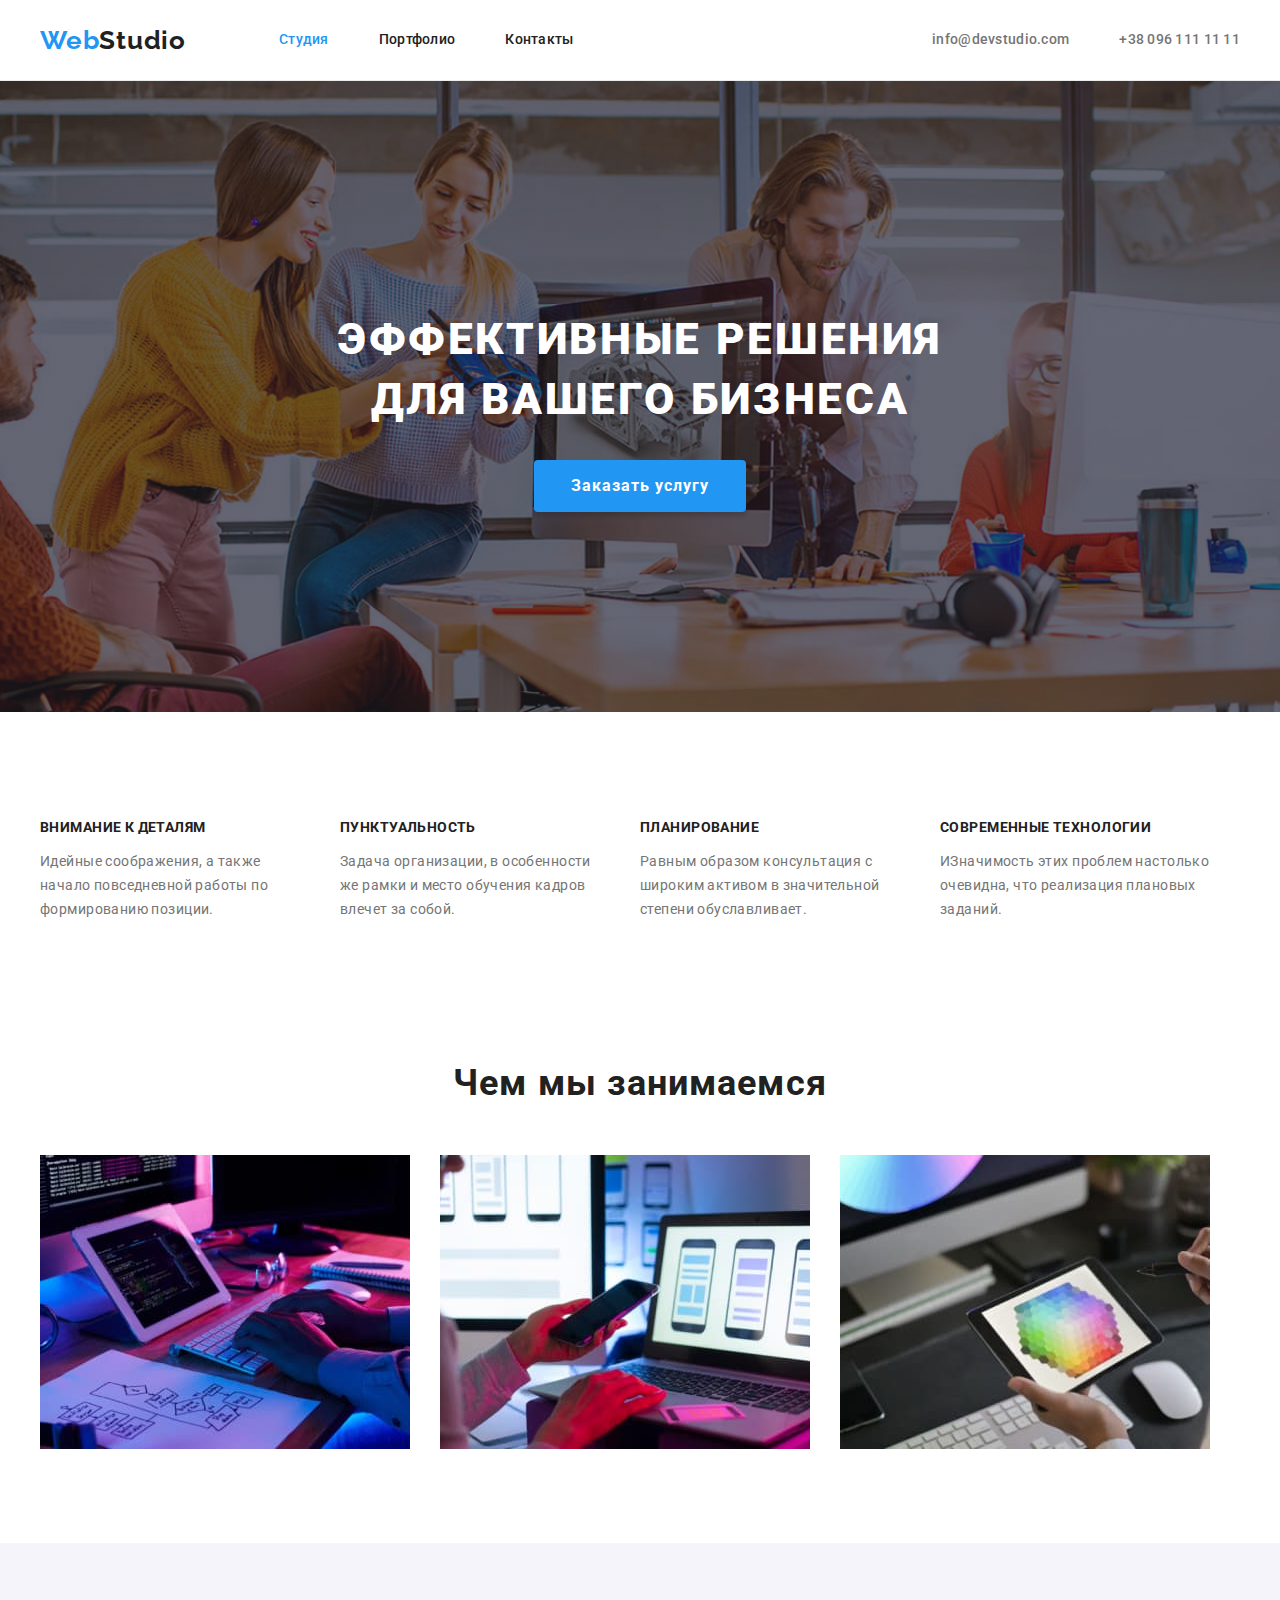
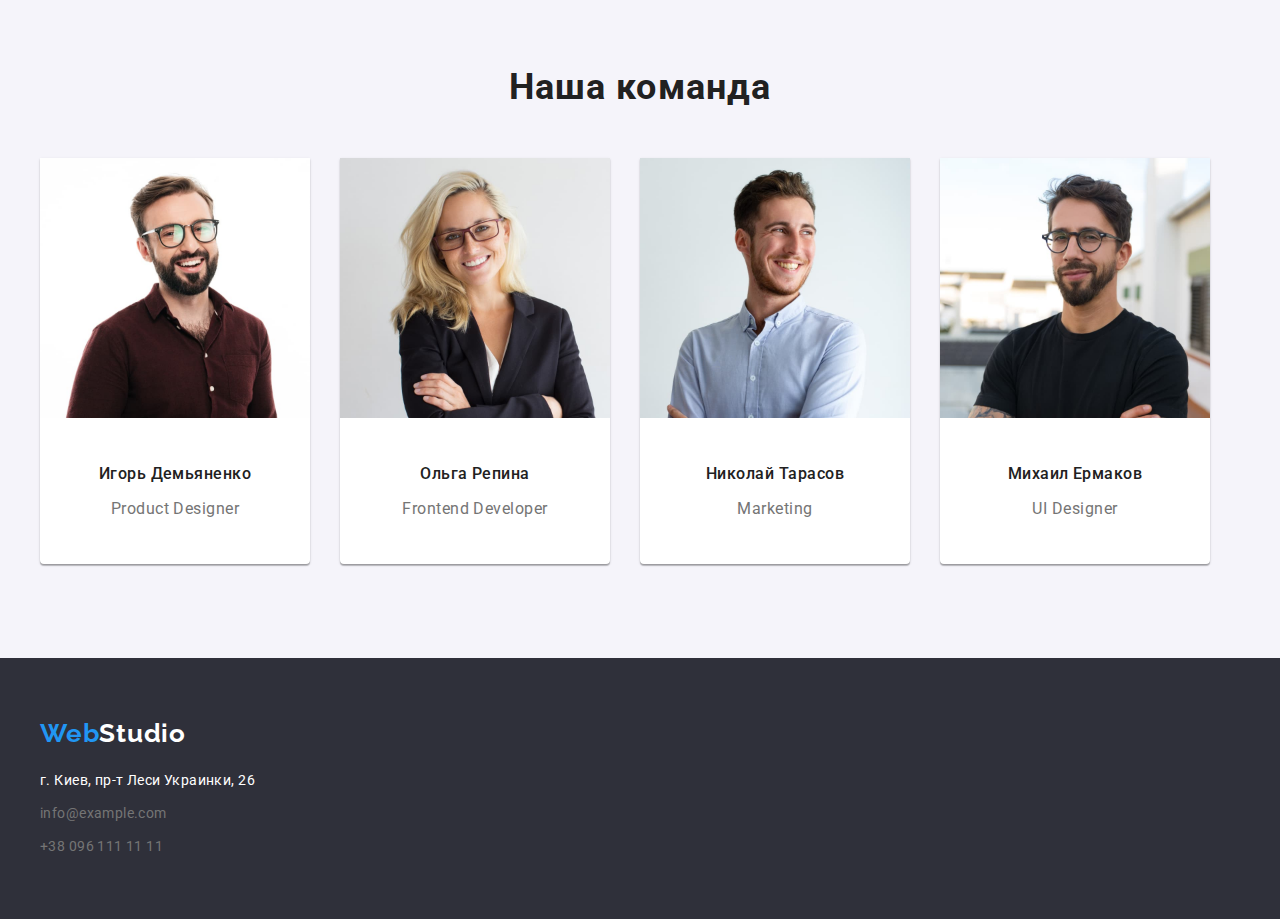
==== index.html @ 50534002 "Initial commit" ====
<!DOCTYPE html>
<html lang="ru">
	<head>
		<meta charset="UTF-8" />
		<meta http-equiv="X-UA-Compatible" content="IE=edge" />
		<meta name="viewport" content="width=device-width, initial-scale=1.0" />
		<title>Document</title>

		<link rel="preconnect" href="https://fonts.googleapis.com" />
		<link rel="preconnect" href="https://fonts.gstatic.com" crossorigin />
		<link
			href="https://fonts.googleapis.com/css2?family=Raleway:wght@700&family=Roboto:wght@400;500;700;900&display=swap"
			rel="stylesheet"
		/>

		<link
			rel="stylesheet"
			href="https://cdnjs.cloudflare.com/ajax/libs/modern-normalize/0.6.0/modern-normalize.min.css"
		/>

		<link rel="stylesheet" href="./css/styles.css" />
	</head>

	<body>
		<!-- Header -->

		<header class="header">
			<div class="container header-main">
				<nav class="header-nav">
					<a href="./index.html" class="logo-link"
						><span class="logo-accent">Web</span>Studio
					</a>
					<!--разделы меню /  -->
					<ul class="header-menu list">
						<li class="header-menu-item item">
							<a href="./index.html" class="header-menu-link curent link"
								>Студия</a
							>
						</li>
						<li class="header-menu-item item">
							<a href="./portfolio.html" class="header-menu-link link"
								>Портфолио</a
							>
						</li>
						<li class="header-menu-item item">
							<a href="/" class="header-menu-link link">Контакты</a>
						</li>
					</ul>
				</nav>

				<!-- адреса -->
				<ul class="contacts list">
					<li class="contacts-item">
						<a href="mailto:info@devstudio.com" class="contacts-link link">
							info@devstudio.com
						</a>
					</li>
					<li class="contacts-item link">
						<a href="tel:+380961111111" class="contacts-link"
							>+38 096 111 11 11</a
						>
					</li>
				</ul>
			</div>
		</header>
		<main>
			<!-- hero-section -->
			<section class="hero section">
				<div class="container hero-box">
					<h1 class="hero-title">
						Эффективные решения<br />
						для вашего бизнеса
					</h1>
					<button type="button" class="hero-btn">Заказать услугу</button>
				</div>
			</section>

			<!-- Advantages -->
			<section class="advantages section">
				<div class="container">
					<h2 class="advantages-title visually-hidden">Переваги</h2>
					<ul class="advantages-list list">
						<li class="advantages-item">
							<h3 class="advantages-subtitle">Внимание к деталям</h3>
							<p class="advantages-text">
								Идейные соображения, а также начало повседневной работы по
								формированию позиции.
							</p>
						</li>
						<li class="advantages-item">
							<h3 class="advantages-subtitle">Пунктуальность</h3>

							<p class="advantages-text">
								Задача организации, в особенности же рамки и место обучения
								кадров влечет за собой.
							</p>
						</li>
						<li class="advantages-item">
							<h3 class="advantages-subtitle">Планирование</h3>
							<p class="advantages-text">
								Равным образом консультация с широким активом в значительной
								степени обуславливает.
							</p>
						</li>
						<li class="advantages-item">
							<h3 class="advantages-subtitle">Современные технологии</h3>
							<p class="advantages-text">
								ИЗначимость этих проблем настолько очевидна, что реализация
								плановых заданий.
							</p>
						</li>
					</ul>
				</div>
			</section>

			<!-- What we do  -->
			<section class="wwd section">
				<div class="container">
					<h2 class="wwd-title title">Чем мы занимаемся</h2>
					<ul class="wwd-list list">
						<li class="wwd-item">
							<img src="./images/box1.jpeg" alt="coding" width="370" />
						</li>
						<li class="wwd-item">
							<img src="./images/box2.jpeg" alt="mobile app" width="370" />
						</li>
						<li class="wwd-item">
							<img src="./images/box3.jpeg" alt="color pick" width="370" />
						</li>
					</ul>
				</div>
			</section>

			<!-- Our team -->
			<section class="team section">
				<div class="container">
					<h2 class="title team-title">Наша команда</h2>
					<ul class="team-list list">
						<li class="team-list-item">
							<img src="./images/img1.jpeg" alt="Дизайнер" width="270" />

							<div class="team-wrapper">
								<p class="team-list-name">Игорь Демьяненко</p>
								<p class="team-list-job">Product Designer</p>
							</div>
						</li>
						<li class="team-list-item">
							<img
								src="./images/img2.jpeg"
								alt="Фронтент-девелопер"
								width="270"
							/>
							<div class="team-wrapper">
								<p class="team-list-name">Ольга Репина</p>
								<p class="team-list-job">Frontend Developer</p>
							</div>
						</li>
						<li class="team-list-item">
							<img src="./images/img3.jpeg" alt="Marketing" width="270" />
							<div class="team-wrapper">
								<p class="team-list-name">Николай Тарасов</p>
								<p class="team-list-job">Marketing</p>
							</div>
						</li>
						<li class="team-list-item">
							<img
								src="./images/img4.jpeg"
								alt="Дизайнер интерфейсов"
								width="270"
							/>
							<div class="team-wrapper">
								<p class="team-list-name">Михаил Ермаков</p>
								<p class="team-list-job">UI Designer</p>
							</div>
						</li>
					</ul>
				</div>
			</section>
		</main>

		<!-- Footer -->
		<footer class="footer">
			<div class="container">
				<a href="./index.html" class="footer-logo-link">
					<span class="logo-accent">Web</span>Studio</a
				>
				<address class="footer-addres">
					<ul class="footer-list list">
						<li class="footer-list-item">
							<a
								href="https://bit.ly/3pXMvUd"
								target="_blank"
								rel="noopener noreferrer"
								class="footer-address"
								>г. Киев, пр-т Леси Украинки, 26
							</a>
						</li>
						<li class="footer-list-item">
							<a href="mailto:info@devstudio.com" class="footer-link link"
								>info@example.com
							</a>
						</li>
						<li class="footer-list-item">
							<a href="tel:+380961111111" class="footer-link link"
								>+38 096 111 11 11
							</a>
						</li>
					</ul>
				</address>
			</div>
		</footer>
	</body>
</html>
---- css/styles.css ----
/* font-family: 'Raleway',
sans-serif;

font-family: 'Roboto',
sans-serif; */

* {
	box-sizing: border-box;
}

*,
*::after,
*::before {
	box-sizing: inherit;
}
*/
/* Стили для обнуления верхних отступов у элементов */
h1,
h2,
h3,
h4,
h5,
h6,
p {
	margin: 0;
}

/* Класс для обнуления базовых свойств у списков (ul) */
.list {
	list-style: none;
	padding-left: 0;
	margin: 0;
}
/* Класс для обнуления базовых свойств у ссылок */
.link {
	text-decoration: none;
	color: inherit;
}
/* Свойства для корректного отображения картинок */
img {
	display: block;
	max-width: 100%;
	height: auto;
}
/* Свойства для обнуления курсива у address */
address {
	font-style: normal;
}

:root {
	--primary-background-color: #ffffff;
	--secondary-background-color: #f5f4fa;

	--accent-color: #2196f3;

	--title-color: #212121;
	--text-color: #757575;
}

.container {
	margin-left: auto;
	margin-right: auto;
	max-width: 1200px;
	padding-left: 15px;
	padding-right: 15px;
}

body {
	font-family: "Roboto", sans-serif;
	font-style: normal;
	margin: 0;
}

.section {
	padding: 94px 0;
}
/* Home page */

/* Header  */
.header {
	border-bottom: 1px solid #ececec;
}
.header-main {
	display: flex;
	align-items: center;
	justify-content: space-between;
}

.header-nav {
	display: flex;
	align-items: center;
}

.logo-link {
	color: var(--title-color);
	font-family: "Roboto", Arial, sans-serif;
	text-decoration: none;
}

.header-menu {
	display: flex;
	align-items: center;
	margin-left: 93px;
}

.header-menu-item:not(:last-child) {
	margin-right: 50px;
}

/* .header-menu .item + .item {
	margin-left: 50px;
} */

.contacts {
	display: flex;
	align-items: center;
	margin-left: auto;
}

.header-menu-link.curent {
	color: var(--accent-color);
}

/* .contacts .contacts-item + .contacts-item {
	margin-left: 50px;
} */

.contacts {
	gap: 50px;
}

.logo-link {
	font-family: "Raleway", sans-serif;
	font-weight: 700;
	font-size: 26px;
	line-height: 1.19;
	color: var(--title-color);
	letter-spacing: 0.03em;
	text-decoration: none;
}

.logo-accent {
	color: var(--accent-color);
}
.header-menu-link {
	display: block;
	padding-top: 32px;
	padding-bottom: 32px;
	color: var(--title-color);
	text-decoration: none;
	font-weight: 500;
	font-size: 14px;
	line-height: 1.14;
	letter-spacing: 0.02em;
	list-style: none;
}
.header-menu-link:hover {
	color: var(--accent-color);
}

.header-menu-link:focus {
	color: var(--accent-color);
}

.contacts-link {
	display: block;
	padding-top: 32px;
	padding-bottom: 32px;

	color: var(--text-color);
	text-decoration: none;

	font-weight: 500;
	font-size: 14px;
	line-height: 1.14;
	letter-spacing: 0.02em;
}

.contacts-link:hover,
.contacts-link:focus {
	color: var(--accent-color);
}

/* Hero section  */
.hero {
	padding: 200px 0;
	background-color: #2f303a;
	background-image: linear-gradient(
			to top,
			rgba(47, 48, 58, 0.4),
			rgba(47, 48, 58, 0.4)
		),
		url(../images/Img.jpg);
	max-width: 1600px;

	margin-left: auto;
	margin-right: auto;
	background-repeat: no-repeat;
	background-position: center;
	background-size: cover;
	object-fit: cover;
}

.hero-title {
	font-weight: 900;
	font-size: 44px;
	line-height: 1.36;
	text-align: center;
	letter-spacing: 0.06em;
	text-transform: uppercase;

	color: #ffffff;

	margin-bottom: 30px;
}

.hero-btn {
	margin-top: 30px;
	font-family: inherit;
	font-weight: 700;
	font-size: 16px;
	line-height: 1.87;

	letter-spacing: 0.06em;

	color: #ffffff;

	width: 200px;
	height: 50px;
	background-color: #2196f3;
	box-shadow: 0px 4px 4px rgba(0, 0, 0, 0.15);
	border-radius: 4px;

	margin: auto;
	display: block;
	border: none;

	cursor: pointer;
}

/* Advantages */

.advantages-list {
	display: flex;
	flex-wrap: wrap;
	/* background-color: teal; */
}
.advantages-item:not(:last-child) {
	margin-right: 30px;
}

/* .advantages-item {
	background-color: red;
} */
.visually-hidden {
	position: absolute;
	width: 1px;
	height: 1px;
	margin: -1px;
	border: 0;
	padding: 0;

	white-space: nowrap;
	clip-path: inset(100%);
	clip: rect(0 0 0 0);
	overflow: hidden;
}

.advantages-subtitle {
	font-weight: 700;
	font-size: 14px;
	line-height: 1.14;
	letter-spacing: 0.03em;
	color: var(--title-color);
	text-transform: uppercase;
}

.advantages-text {
	margin-top: 10px;
	font-size: 14px;
	line-height: 1.71;
	letter-spacing: 0.03em;

	color: var(--text-color);
	width: 270px;
	height: 75px;
}

.title {
	font-weight: 700;
	font-size: 36px;
	line-height: 1.16;
	text-align: center;
	letter-spacing: 0.03em;

	color: #212121;

	margin-bottom: 50px;
}

/* What we do  */

.wwd {
	padding-top: 0;
}

.wwd-list {
	display: flex;
	flex-wrap: wrap;
	/* margin-top: 50px; */
}

.wwd-item:not(:last-child) {
	margin-right: 30px;
}

/* Team */

.team {
	background-color: var(--secondary-background-color);
}

/* .team-box {
	/* margin-top: 94px;
	margin-bottom: 94px;
} */

.team-list {
	display: flex;
	flex-wrap: wrap;
}

.team-list-item {
	width: 270px;

	background: #ffffff;
	box-shadow: 0px 1px 3px rgba(0, 0, 0, 0.12), 0px 1px 1px rgba(0, 0, 0, 0.14),
		0px 2px 1px rgba(0, 0, 0, 0.2);
	border-radius: 0px 0px 4px 4px;
}

.team-list-item:not(:last-child) {
	margin-right: 30px;
}
.team-wrapper {
	padding: 30px 0;
}
.team-list-name {
	font-weight: 500;
	font-size: 16px;
	line-height: 1.19;
	text-align: center;
	letter-spacing: 0.03em;
	color: #212121;

	margin-bottom: 10px;
}

.team-list-job {
	font-weight: 400;
	font-size: 16px;
	line-height: 1.19;
	text-align: center;
	letter-spacing: 0.03em;
	color: #757575;
}

/* Footer  */

.footer {
	background-color: #2f303a;
	padding: 60px 0;
}

.footer-addres {
	font-family: "Roboto", sans-serif;
	font-style: normal;
	margin-top: 20px;
}
.footer-logo-link {
	text-decoration: none;
	font-family: "Raleway", sans-serif;
	font-weight: 700;
	font-size: 26px;
	line-height: 1.19;
	letter-spacing: 0.03em;
	color: var(--primary-background-color);
}

.footer-list a {
	font-size: 14px;
	line-height: 1.71;
	/* or 171% */

	letter-spacing: 0.03em;
	color: var(--text-color);
	text-decoration: none;
}

.footer-list .footer-address {
	color: var(--primary-background-color);
}

.footer-list a:hover {
	color: var(--accent-color);
}
.footer-list a:focus {
	color: var(--accent-color);
}

.footer-list-item:not(:last-child) {
	margin-bottom: 9px;
}

/* Portfolio page  */

.filter-list {
	display: flex;
	align-items: center;

	justify-content: center;

	gap: 8px;
}
.portfolio-btn {
	padding: 6px 22px;
	font-family: inherit;

	font-weight: 500;
	font-size: 16px;
	line-height: 1.6;
	letter-spacing: 0.03em;
	color: #212121;

	cursor: pointer;
	border: none;

	background-color: #f5f4fa;
	border-radius: 4px;
}

.portfolio-btn:hover,
.portfolio-btn:focus {
	background-color: var(--accent-color);
	color: #ffffff;
	box-shadow: 0px 3px 1px rgba(0, 0, 0, 0.1), 0px 1px 2px rgba(0, 0, 0, 0.08),
		0px 2px 2px rgba(0, 0, 0, 0.12);
}

.active-btn {
	background-color: var(--accent-color);
	color: #ffffff;
	box-shadow: 0px 3px 1px rgba(0, 0, 0, 0.1), 0px 1px 2px rgba(0, 0, 0, 0.08),
		0px 2px 2px rgba(0, 0, 0, 0.12);
}

/* КАРТОЧКИ ПОРТФОЛИО */
.filter-list {
	margin-bottom: 50px;
}

.portfolio-list {
	display: flex;
	flex-wrap: wrap;
	gap: 30px;
}
.portfolio-item {
	width: 370px;

	background: #ffffff;
}

.border {
	padding: 20px 24px;
	border-bottom: 1px solid #eeeeee;
	border-left: 1px solid #eeeeee;
	border-right: 1px solid #eeeeee;
}
.portfolio-title {
	font-weight: 700;
	font-size: 18px;
	line-height: 2;

	letter-spacing: 0.06em;

	color: #212121;
}

.portfolio-text {
	font-size: 16px;
	line-height: 1.88;

	letter-spacing: 0.03em;
	color: #757575;

	margin-top: 4px;
}
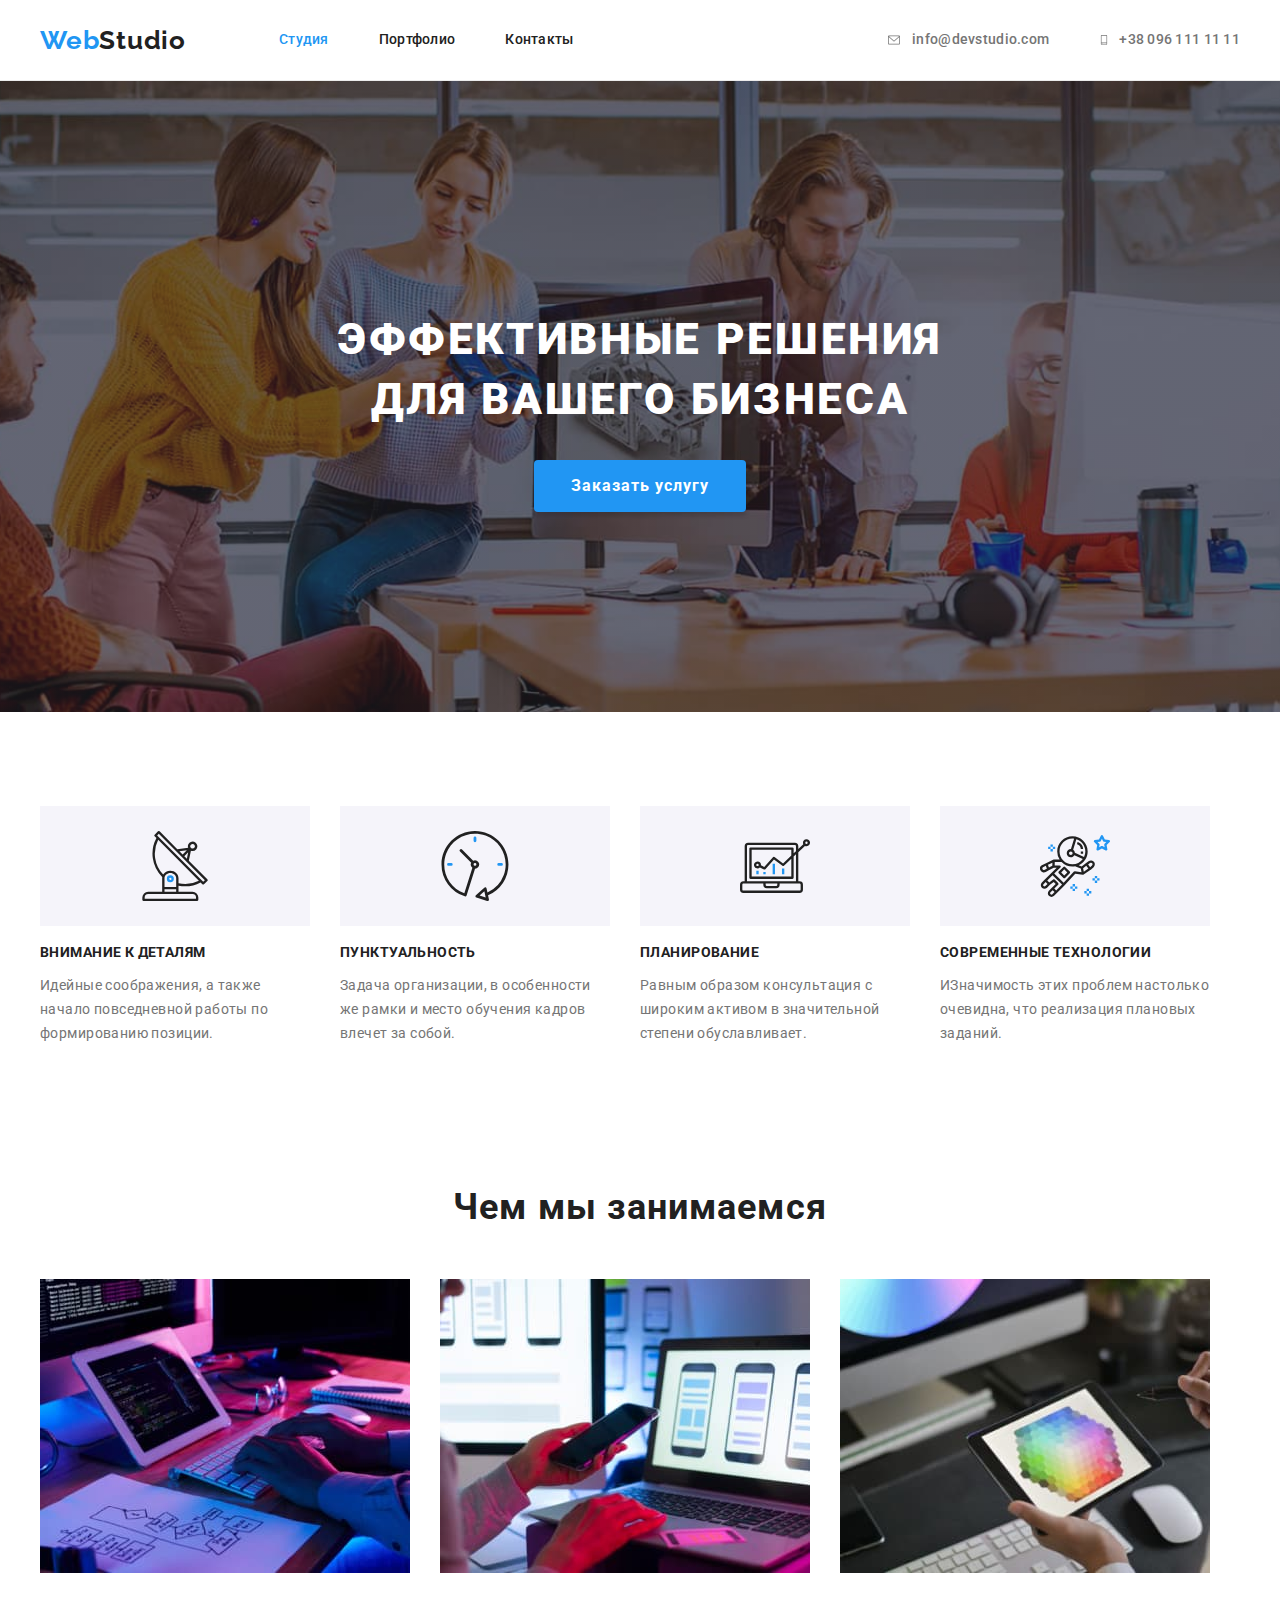
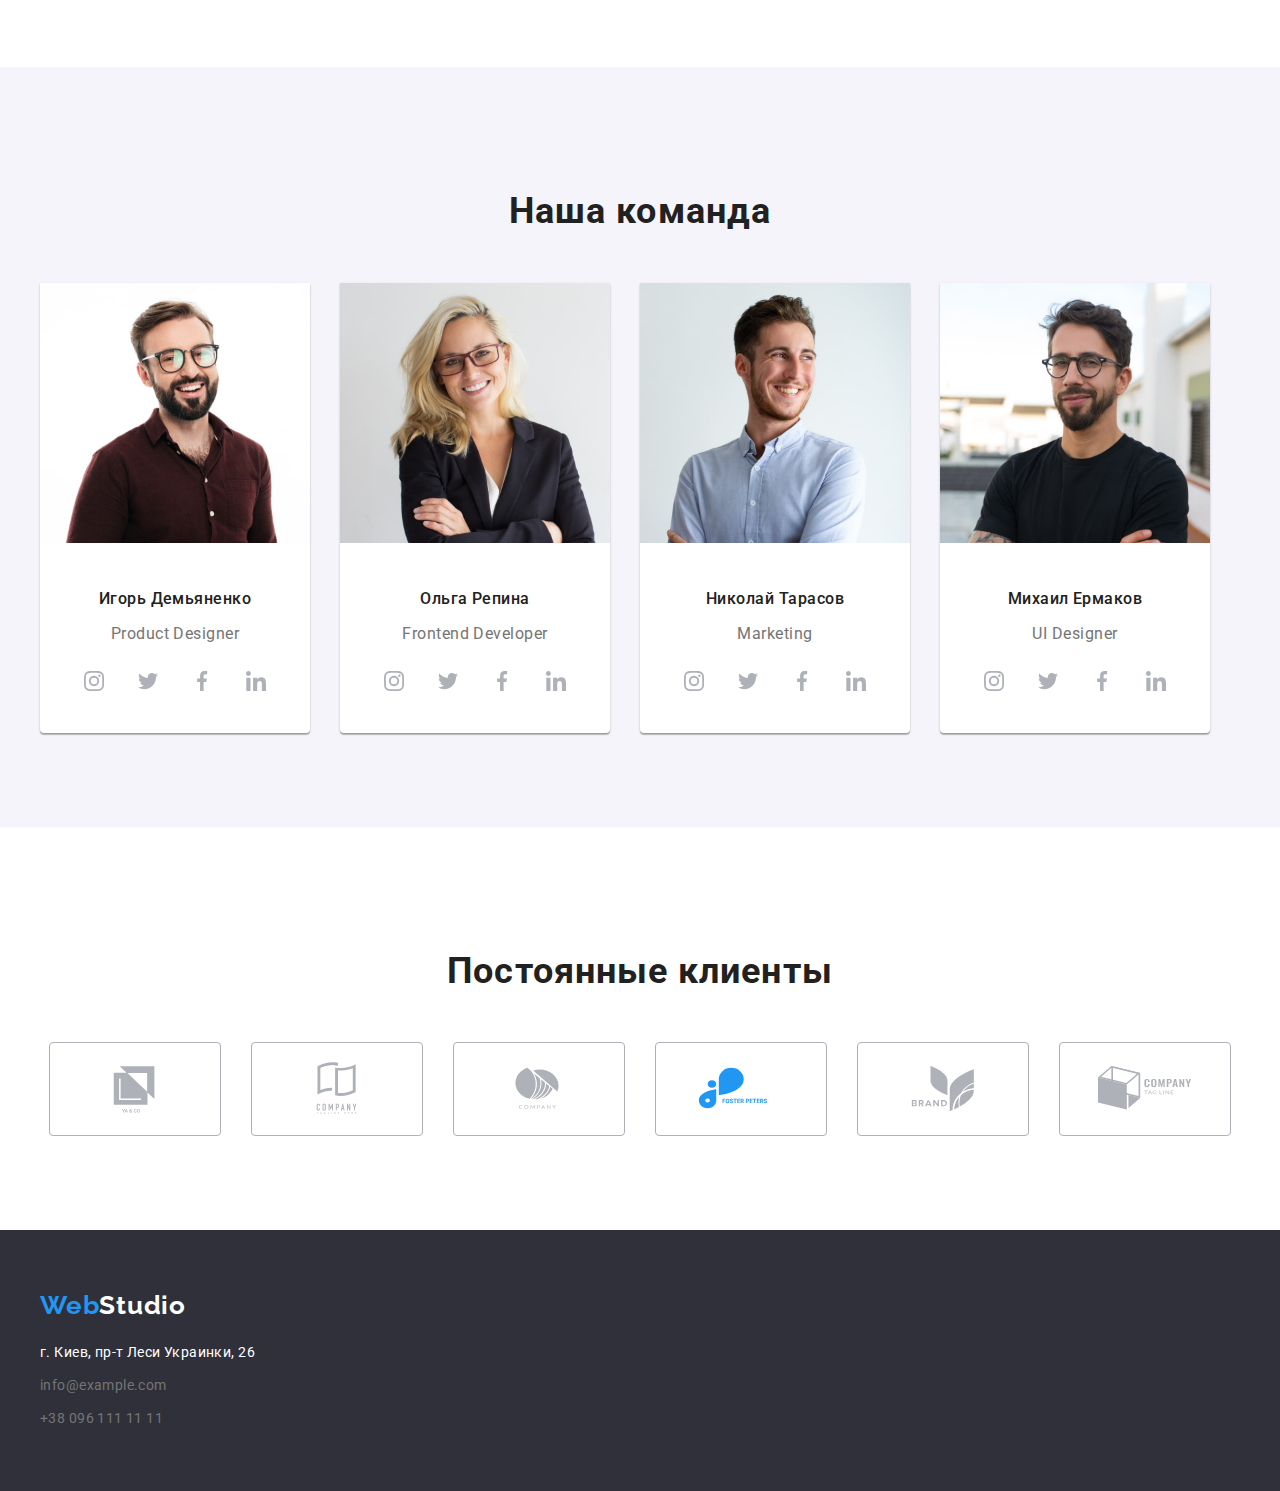
==== commit c4a74551: "11" ====
--- a/index.html
+++ b/index.html
@@ -52,11 +52,26 @@
 				<ul class="contacts list">
 					<li class="contacts-item">
 						<a href="mailto:info@devstudio.com" class="contacts-link link">
+							<svg
+								class="contacts-icon envelope"
+								aria-hidden="true"
+								width="16px"
+								height="12px"
+							>
+								<use href="./images/symbol-new.svg#icon-envelope"></use>
+							</svg>
 							info@devstudio.com
 						</a>
 					</li>
 					<li class="contacts-item link">
-						<a href="tel:+380961111111" class="contacts-link"
+						<a href="tel:+380961111111" class="contacts-link">
+							<svg
+								class="contacts-icon smartphone"
+								aria-hidden="true"
+								width="10px"
+								height="16px"
+							>
+								<use href="./images/symbol-new.svg#icon-smartphone"></use></svg
 							>+38 096 111 11 11</a
 						>
 					</li>
@@ -81,6 +96,9 @@
 					<h2 class="advantages-title visually-hidden">Переваги</h2>
 					<ul class="advantages-list list">
 						<li class="advantages-item">
+							<svg class="advantages-icon" width="70px" height="70px">
+								<use href="./images/symbol-new.svg#icon-antenna"></use>
+							</svg>
 							<h3 class="advantages-subtitle">Внимание к деталям</h3>
 							<p class="advantages-text">
 								Идейные соображения, а также начало повседневной работы по
@@ -88,6 +106,9 @@
 							</p>
 						</li>
 						<li class="advantages-item">
+							<svg class="advantages-icon" width="70px" height="70px">
+								<use href="./images/symbol-new.svg#icon-clock"></use>
+							</svg>
 							<h3 class="advantages-subtitle">Пунктуальность</h3>
 
 							<p class="advantages-text">
@@ -96,6 +117,9 @@
 							</p>
 						</li>
 						<li class="advantages-item">
+							<svg class="advantages-icon" width="70px" height="70px">
+								<use href="./images/symbol-new.svg#icon-diagram"></use>
+							</svg>
 							<h3 class="advantages-subtitle">Планирование</h3>
 							<p class="advantages-text">
 								Равным образом консультация с широким активом в значительной
@@ -103,6 +127,9 @@
 							</p>
 						</li>
 						<li class="advantages-item">
+							<svg class="advantages-icon" width="70px" height="70px">
+								<use href="./images/symbol-new.svg#icon-astronaut"></use>
+							</svg>
 							<h3 class="advantages-subtitle">Современные технологии</h3>
 							<p class="advantages-text">
 								ИЗначимость этих проблем настолько очевидна, что реализация
@@ -142,6 +169,66 @@
 							<div class="team-wrapper">
 								<p class="team-list-name">Игорь Демьяненко</p>
 								<p class="team-list-job">Product Designer</p>
+
+								<ul class="social">
+									<li>
+										<a
+											href="#"
+											class="social-link"
+											aria-label="Instagram"
+											target="_blank"
+											rel="noopener noreferrer nofollow"
+										>
+											<svg class="social-icon" width="20px" height="20px">
+												<use
+													href="./images/symbol-new.svg#icon-instagram"
+												></use>
+											</svg>
+										</a>
+									</li>
+
+									<li>
+										<a
+											href="#"
+											class="social-link"
+											aria-label="Instagram"
+											target="_blank"
+											rel="noopener noreferrer nofollow"
+										>
+											<svg class="social-icon" width="20px" height="20px">
+												<use href="./images/symbol-new.svg#icon-twitter"></use>
+											</svg>
+										</a>
+									</li>
+
+									<li>
+										<a
+											href="#"
+											class="social-link"
+											aria-label="Instagram"
+											target="_blank"
+											rel="noopener noreferrer nofollow"
+										>
+											<svg class="social-icon" width="20px" height="20px">
+												<use href="./images/symbol-new.svg#icon-facebook"></use>
+											</svg>
+										</a>
+									</li>
+
+									<li>
+										<a
+											href="#"
+											class="social-link"
+											aria-label="Instagram"
+											target="_blank"
+											rel="noopener noreferrer nofollow"
+										>
+											<svg class="social-icon" width="20px" height="20px">
+												<use href="./images/symbol-new.svg#icon-linkedin"></use>
+											</svg>
+										</a>
+									</li>
+								</ul>
 							</div>
 						</li>
 						<li class="team-list-item">
@@ -153,6 +240,65 @@
 							<div class="team-wrapper">
 								<p class="team-list-name">Ольга Репина</p>
 								<p class="team-list-job">Frontend Developer</p>
+								<ul class="social">
+									<li>
+										<a
+											href="#"
+											class="social-link"
+											aria-label="Instagram"
+											target="_blank"
+											rel="noopener noreferrer nofollow"
+										>
+											<svg class="social-icon" width="20px" height="20px">
+												<use
+													href="./images/symbol-new.svg#icon-instagram"
+												></use>
+											</svg>
+										</a>
+									</li>
+
+									<li>
+										<a
+											href="#"
+											class="social-link"
+											aria-label="Instagram"
+											target="_blank"
+											rel="noopener noreferrer nofollow"
+										>
+											<svg class="social-icon" width="20px" height="20px">
+												<use href="./images/symbol-new.svg#icon-twitter"></use>
+											</svg>
+										</a>
+									</li>
+
+									<li>
+										<a
+											href="#"
+											class="social-link"
+											aria-label="Instagram"
+											target="_blank"
+											rel="noopener noreferrer nofollow"
+										>
+											<svg class="social-icon" width="20px" height="20px">
+												<use href="./images/symbol-new.svg#icon-facebook"></use>
+											</svg>
+										</a>
+									</li>
+
+									<li>
+										<a
+											href="#"
+											class="social-link"
+											aria-label="Instagram"
+											target="_blank"
+											rel="noopener noreferrer nofollow"
+										>
+											<svg class="social-icon" width="20px" height="20px">
+												<use href="./images/symbol-new.svg#icon-linkedin"></use>
+											</svg>
+										</a>
+									</li>
+								</ul>
 							</div>
 						</li>
 						<li class="team-list-item">
@@ -160,6 +306,65 @@
 							<div class="team-wrapper">
 								<p class="team-list-name">Николай Тарасов</p>
 								<p class="team-list-job">Marketing</p>
+								<ul class="social">
+									<li>
+										<a
+											href="#"
+											class="social-link"
+											aria-label="Instagram"
+											target="_blank"
+											rel="noopener noreferrer nofollow"
+										>
+											<svg class="social-icon" width="20px" height="20px">
+												<use
+													href="./images/symbol-new.svg#icon-instagram"
+												></use>
+											</svg>
+										</a>
+									</li>
+
+									<li>
+										<a
+											href="#"
+											class="social-link"
+											aria-label="Instagram"
+											target="_blank"
+											rel="noopener noreferrer nofollow"
+										>
+											<svg class="social-icon" width="20px" height="20px">
+												<use href="./images/symbol-new.svg#icon-twitter"></use>
+											</svg>
+										</a>
+									</li>
+
+									<li>
+										<a
+											href="#"
+											class="social-link"
+											aria-label="Instagram"
+											target="_blank"
+											rel="noopener noreferrer nofollow"
+										>
+											<svg class="social-icon" width="20px" height="20px">
+												<use href="./images/symbol-new.svg#icon-facebook"></use>
+											</svg>
+										</a>
+									</li>
+
+									<li>
+										<a
+											href="#"
+											class="social-link"
+											aria-label="Instagram"
+											target="_blank"
+											rel="noopener noreferrer nofollow"
+										>
+											<svg class="social-icon" width="20px" height="20px">
+												<use href="./images/symbol-new.svg#icon-linkedin"></use>
+											</svg>
+										</a>
+									</li>
+								</ul>
 							</div>
 						</li>
 						<li class="team-list-item">
@@ -171,7 +376,123 @@
 							<div class="team-wrapper">
 								<p class="team-list-name">Михаил Ермаков</p>
 								<p class="team-list-job">UI Designer</p>
+								<ul class="social">
+									<li>
+										<a
+											href="#"
+											class="social-link"
+											aria-label="Instagram"
+											target="_blank"
+											rel="noopener noreferrer nofollow"
+										>
+											<svg class="social-icon" width="20px" height="20px">
+												<use
+													href="./images/symbol-new.svg#icon-instagram"
+												></use>
+											</svg>
+										</a>
+									</li>
+
+									<li>
+										<a
+											href="#"
+											class="social-link"
+											aria-label="Instagram"
+											target="_blank"
+											rel="noopener noreferrer nofollow"
+										>
+											<svg class="social-icon" width="20px" height="20px">
+												<use href="./images/symbol-new.svg#icon-twitter"></use>
+											</svg>
+										</a>
+									</li>
+
+									<li>
+										<a
+											href="#"
+											class="social-link"
+											aria-label="Instagram"
+											target="_blank"
+											rel="noopener noreferrer nofollow"
+										>
+											<svg class="social-icon" width="20px" height="20px">
+												<use href="./images/symbol-new.svg#icon-facebook"></use>
+											</svg>
+										</a>
+									</li>
+
+									<li>
+										<a
+											href="#"
+											class="social-link"
+											aria-label="Instagram"
+											target="_blank"
+											rel="noopener noreferrer nofollow"
+										>
+											<svg class="social-icon" width="20px" height="20px">
+												<use href="./images/symbol-new.svg#icon-linkedin"></use>
+											</svg>
+										</a>
+									</li>
+								</ul>
 							</div>
+						</li>
+					</ul>
+				</div>
+			</section>
+
+			<!-- Clients  -->
+
+			<section class="clients section">
+				<div class="container">
+					<h2 class="title">Постоянные клиенты</h2>
+					<ul class="clints-list">
+						<li class="clients-item">
+							<a href="#" aria-label="YA & CO" class="clients-link">
+								<svg class="clients-icon" width="106px" height="60px">
+									<use href="./images/symbol-new.svg#icon-Logo"></use>
+								</svg>
+							</a>
+						</li>
+
+						<li class="clients-item">
+							<a href="#" aria-label="YA & CO" class="clients-link">
+								<svg class="clients-icon" width="106px" height="60px">
+									<use href="./images/symbol-new.svg#icon-Logo-1"></use>
+								</svg>
+							</a>
+						</li>
+
+						<li class="clients-item">
+							<a href="#" aria-label="YA & CO" class="clients-link">
+								<svg class="clients-icon" width="106px" height="60px">
+									<use href="./images/symbol-new.svg#icon-Logo-2"></use>
+								</svg>
+							</a>
+						</li>
+
+						<li class="clients-item">
+							<a href="#" aria-label="YA & CO" class="clients-link">
+								<svg class="clients-icon" width="106px" height="60px">
+									<use href="./images/symbol-new.svg#icon-Logo-3"></use>
+								</svg>
+							</a>
+						</li>
+
+						<li class="clients-item">
+							<a href="#" aria-label="YA & CO" class="clients-link">
+								<svg class="clients-icon" width="106px" height="60px">
+									<use href="./images/symbol-new.svg#icon-Logo-4"></use>
+								</svg>
+							</a>
+						</li>
+
+						<li class="clients-item">
+							<a href="#" aria-label="YA & CO" class="clients-link">
+								<svg class="clients-icon" width="106px" height="60px">
+									<use href="./images/symbol-new.svg#icon-Logo-5"></use>
+								</svg>
+							</a>
 						</li>
 					</ul>
 				</div>
--- a/css/styles.css
+++ b/css/styles.css
@@ -163,7 +163,8 @@
 }
 
 .contacts-link {
-	display: block;
+	display: flex;
+	align-items: center;
 	padding-top: 32px;
 	padding-bottom: 32px;
 
@@ -174,11 +175,19 @@
 	font-size: 14px;
 	line-height: 1.14;
 	letter-spacing: 0.02em;
+	column-gap: 10px;
 }
 
 .contacts-link:hover,
 .contacts-link:focus {
 	color: var(--accent-color);
+}
+
+.contacts-icon {
+	margin: 0;
+	padding: 0;
+
+	fill: var(--text-color);
 }
 
 /* Hero section  */
@@ -190,7 +199,7 @@
 			rgba(47, 48, 58, 0.4),
 			rgba(47, 48, 58, 0.4)
 		),
-		url(../images/Img.jpg);
+		url(../images/Img.jpeg);
 	max-width: 1600px;
 
 	margin-left: auto;
@@ -249,6 +258,10 @@
 	margin-right: 30px;
 }
 
+.advantages-icon {
+	background-color: #f5f4fa;
+	padding: 25px 100px;
+}
 /* .advantages-item {
 	background-color: red;
 } */
@@ -365,6 +378,69 @@
 	color: #757575;
 }
 
+.social {
+	margin: 0;
+	padding: 0;
+	list-style: none;
+	display: flex;
+	justify-content: center;
+	column-gap: 10px;
+}
+.social-icon {
+	color: var(--text-color);
+}
+
+.social-link {
+	display: flex;
+	justify-content: center;
+	align-items: center;
+	width: 44px;
+	height: 44px;
+	border-radius: 100%;
+}
+.social-link:hover,
+.social-link:focus {
+	background-color: #2196f3;
+	border-radius: 50%;
+}
+.social-link:hover .social-icon,
+.social-link:focus .social-icon {
+	color: var(--primary-background-color);
+}
+/* Clients  */
+
+.clints-list {
+	display: flex;
+	justify-content: center;
+	margin: 0;
+	padding: 0;
+	column-gap: 30px;
+	list-style: none;
+}
+.clients-item {
+	border: 1px solid #afb1b8;
+	border-radius: 4px;
+}
+
+.clients-icon {
+	padding: 16px 32px;
+}
+
+.clients-link {
+	display: flex;
+	justify-content: center;
+	align-items: center;
+}
+.clients-icon {
+	color: #afb1b8;
+}
+.clients-icon:hover {
+	color: var(--accent-color);
+}
+
+.clients-item:hover {
+	border-color: var(--accent-color);
+}
 /* Footer  */
 
 .footer {
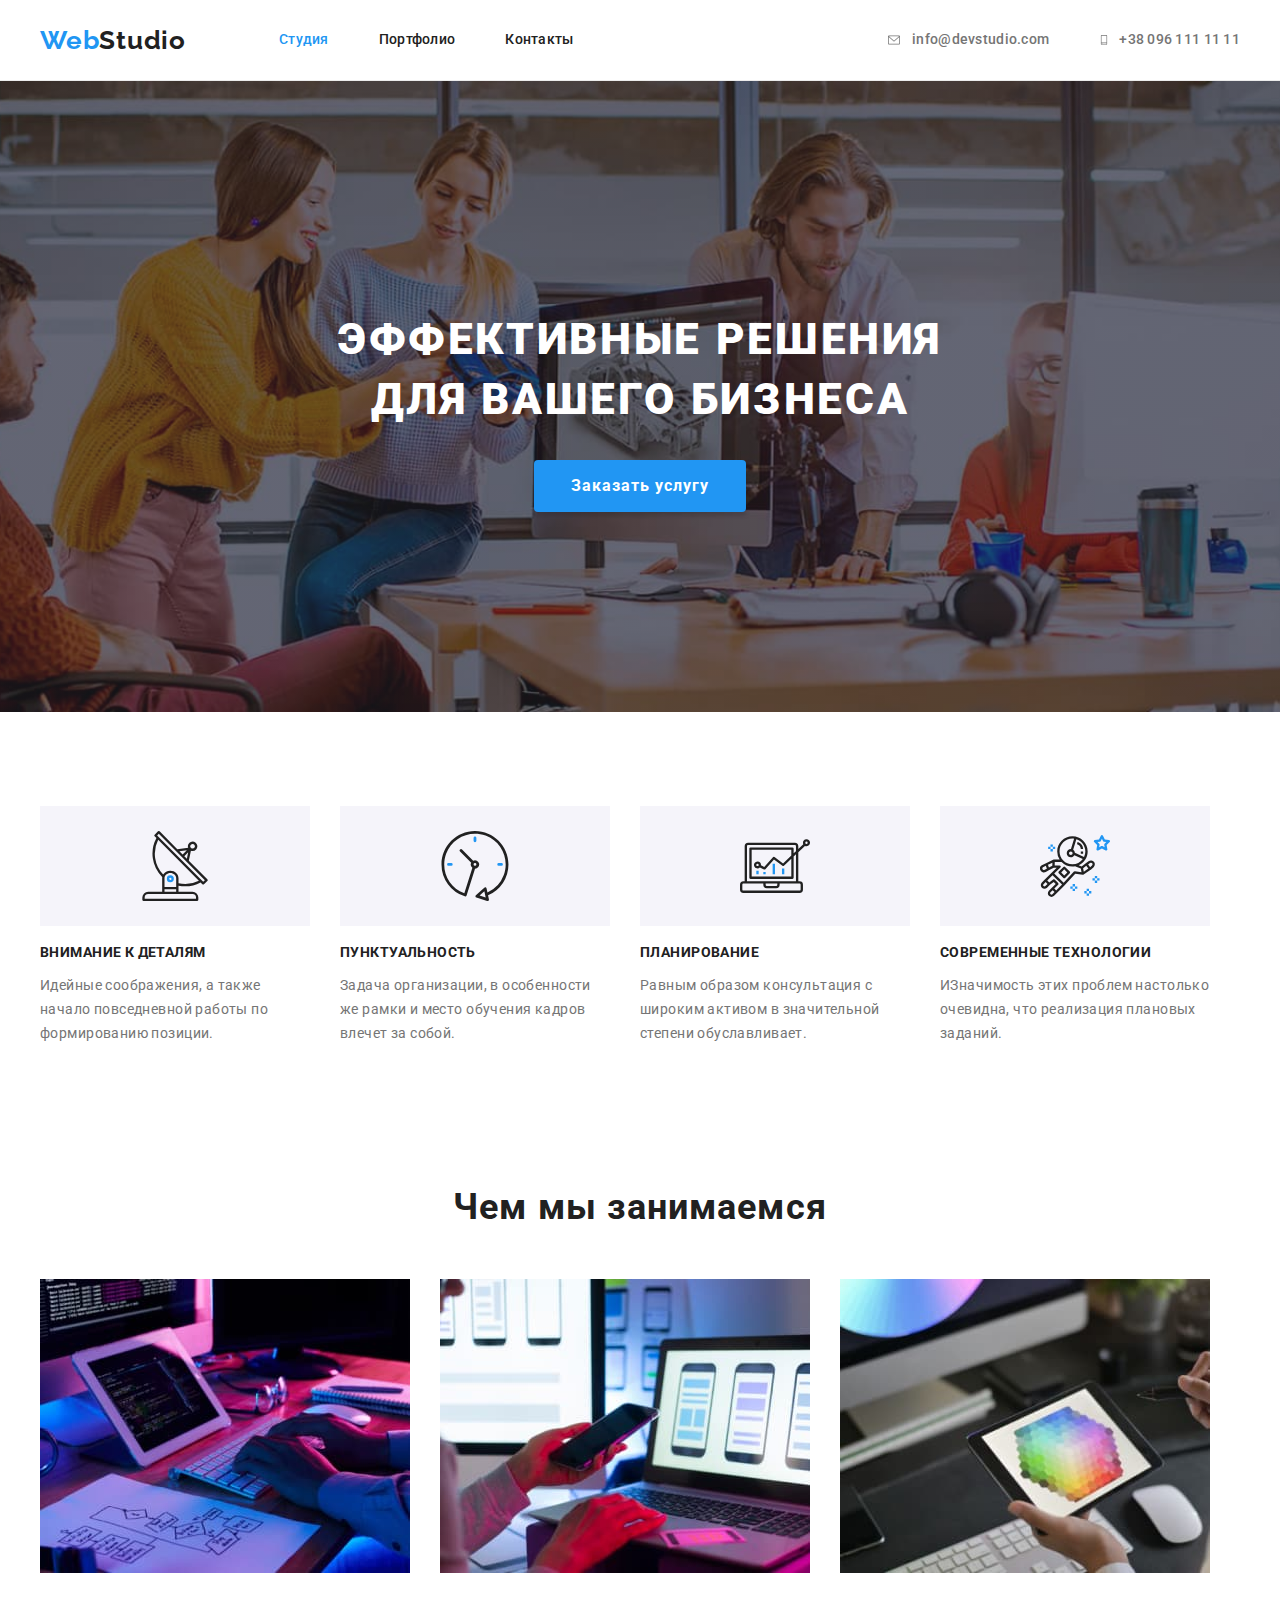
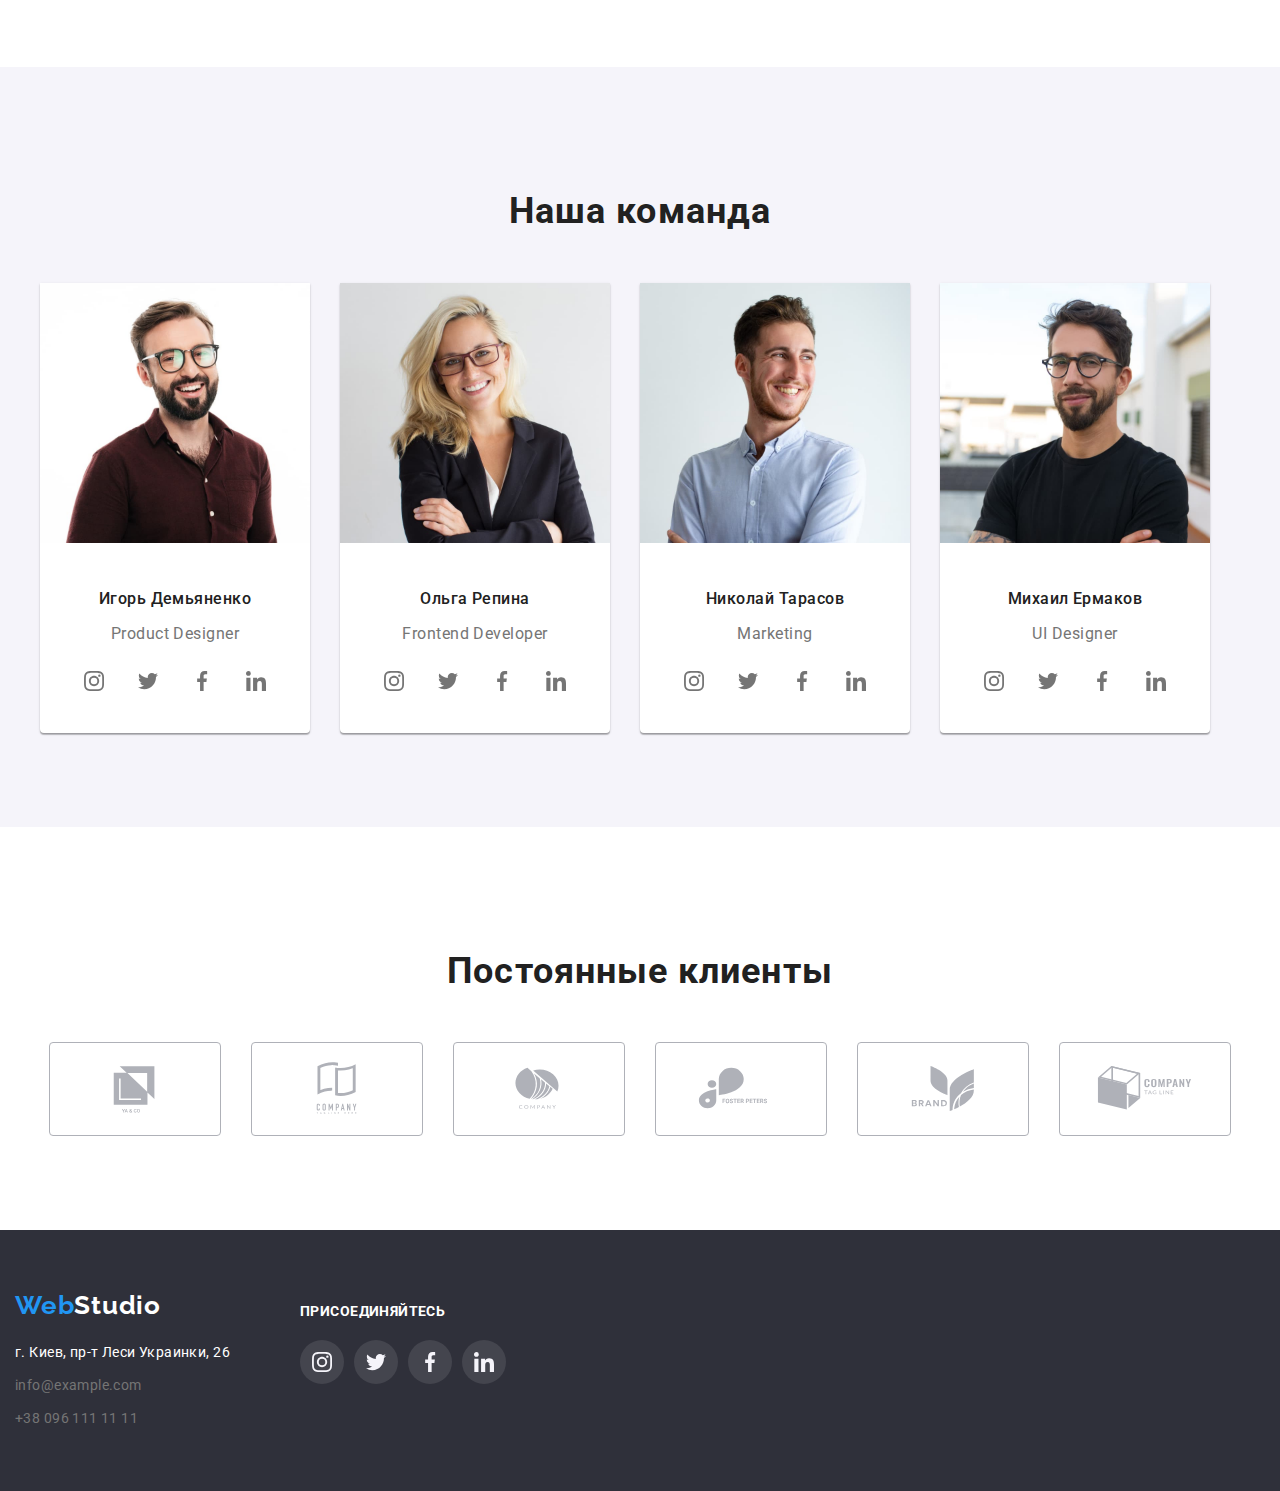
==== commit b87acec3: "all" ====
--- a/index.html
+++ b/index.html
@@ -501,33 +501,73 @@
 
 		<!-- Footer -->
 		<footer class="footer">
-			<div class="container">
-				<a href="./index.html" class="footer-logo-link">
-					<span class="logo-accent">Web</span>Studio</a
-				>
-				<address class="footer-addres">
-					<ul class="footer-list list">
-						<li class="footer-list-item">
-							<a
-								href="https://bit.ly/3pXMvUd"
-								target="_blank"
-								rel="noopener noreferrer"
-								class="footer-address"
-								>г. Киев, пр-т Леси Украинки, 26
-							</a>
-						</li>
-						<li class="footer-list-item">
-							<a href="mailto:info@devstudio.com" class="footer-link link"
-								>info@example.com
-							</a>
-						</li>
-						<li class="footer-list-item">
-							<a href="tel:+380961111111" class="footer-link link"
-								>+38 096 111 11 11
+			<div class="footer-container container">
+				<div class="footer-contacts">
+					<a href="./index.html" class="footer-logo-link">
+						<span class="logo-accent">Web</span>Studio</a
+					>
+					<div class="logo-area"></div>
+					<address class="footer-addres">
+						<ul class="footer-list list">
+							<li class="footer-list-item">
+								<a
+									href="https://bit.ly/3pXMvUd"
+									target="_blank"
+									rel="noopener noreferrer"
+									class="footer-address"
+									>г. Киев, пр-т Леси Украинки, 26
+								</a>
+							</li>
+							<li class="footer-list-item">
+								<a href="mailto:info@devstudio.com" class="footer-link link"
+									>info@example.com
+								</a>
+							</li>
+							<li class="footer-list-item">
+								<a href="tel:+380961111111" class="footer-link link"
+									>+38 096 111 11 11
+								</a>
+							</li>
+						</ul>
+					</address>
+				</div>
+
+				<div class="join">
+					<p class="join-title">ПРИСОЕДИНЯЙТЕСЬ</p>
+					<ul class="join-list">
+						<li class="join-item">
+							<a href="#" class="join-link">
+								<svg class="join-icon" width="20px" height="20px">
+									<use href="./images/symbol-new.svg#icon-instagram"></use>
+								</svg>
+							</a>
+						</li>
+
+						<li class="join-item">
+							<a href="#" class="join-link">
+								<svg class="join-icon" width="20px" height="20px">
+									<use href="./images/symbol-new.svg#icon-twitter"></use>
+								</svg>
+							</a>
+						</li>
+
+						<li class="join-item">
+							<a href="#" class="join-link">
+								<svg class="join-icon" width="20px" height="20px">
+									<use href="./images/symbol-new.svg#icon-facebook"></use>
+								</svg>
+							</a>
+						</li>
+
+						<li class="join-item">
+							<a href="#" class="join-link">
+								<svg class="join-icon" width="20px" height="20px">
+									<use href="./images/symbol-new.svg#icon-linkedin"></use>
+								</svg>
 							</a>
 						</li>
 					</ul>
-				</address>
+				</div>
 			</div>
 		</footer>
 	</body>
--- a/css/styles.css
+++ b/css/styles.css
@@ -181,6 +181,7 @@
 .contacts-link:hover,
 .contacts-link:focus {
 	color: var(--accent-color);
+	fill: var(--accent-color);
 }
 
 .contacts-icon {
@@ -188,6 +189,10 @@
 	padding: 0;
 
 	fill: var(--text-color);
+}
+.contacts-link:hover .contacts-icon,
+.contacts-link:focus .contacts-icon {
+	fill: var(--accent-color);
 }
 
 /* Hero section  */
@@ -387,7 +392,7 @@
 	column-gap: 10px;
 }
 .social-icon {
-	color: var(--text-color);
+	fill: var(--text-color);
 }
 
 .social-link {
@@ -405,7 +410,7 @@
 }
 .social-link:hover .social-icon,
 .social-link:focus .social-icon {
-	color: var(--primary-background-color);
+	fill: var(--primary-background-color);
 }
 /* Clients  */
 
@@ -432,13 +437,15 @@
 	align-items: center;
 }
 .clients-icon {
-	color: #afb1b8;
-}
-.clients-icon:hover {
-	color: var(--accent-color);
-}
-
-.clients-item:hover {
+	fill: #afb1b8;
+}
+.clients-icon:hover,
+.clients-icon:focus {
+	fill: var(--accent-color);
+}
+
+.clients-item:hover,
+.clients-item:focus {
 	border-color: var(--accent-color);
 }
 /* Footer  */
@@ -447,7 +454,12 @@
 	background-color: #2f303a;
 	padding: 60px 0;
 }
-
+.footer-container {
+	display: flex;
+
+	column-gap: 70px;
+	margin: 0;
+}
 .footer-addres {
 	font-family: "Roboto", sans-serif;
 	font-style: normal;
@@ -488,6 +500,51 @@
 	margin-bottom: 9px;
 }
 
+/* присоединяйтесь  */
+.join-title {
+	font-weight: 700;
+	font-size: 14px;
+	line-height: 1.14;
+	letter-spacing: 0.03em;
+	text-transform: uppercase;
+
+	color: #ffffff;
+	margin-bottom: 20px;
+}
+.footer-container {
+	max-width: 1200px;
+}
+.join {
+	display: block;
+}
+
+.join-list {
+	display: flex;
+	list-style: none;
+	margin: 0;
+	padding: 0;
+	gap: 10px;
+}
+
+.join-link {
+	display: flex;
+	justify-content: center;
+	align-items: center;
+	width: 44px;
+	height: 44px;
+	border-radius: 100%;
+	background-color: rgba(255, 255, 255, 0.1);
+}
+
+.join-icon {
+	fill: var(--secondary-background-color);
+}
+
+.join-link:hover,
+.join-link:focus {
+	background-color: var(--accent-color);
+}
+
 /* Portfolio page  */
 
 .filter-list {
@@ -544,6 +601,13 @@
 	width: 370px;
 
 	background: #ffffff;
+	cursor: pointer;
+}
+
+.portfolio-item:hover,
+.portfolio-item:focus {
+	box-shadow: 0px 1px 1px rgba(0, 0, 0, 0.12), 0px 4px 4px rgba(0, 0, 0, 0.06),
+		1px 4px 6px rgba(0, 0, 0, 0.16);
 }
 
 .border {
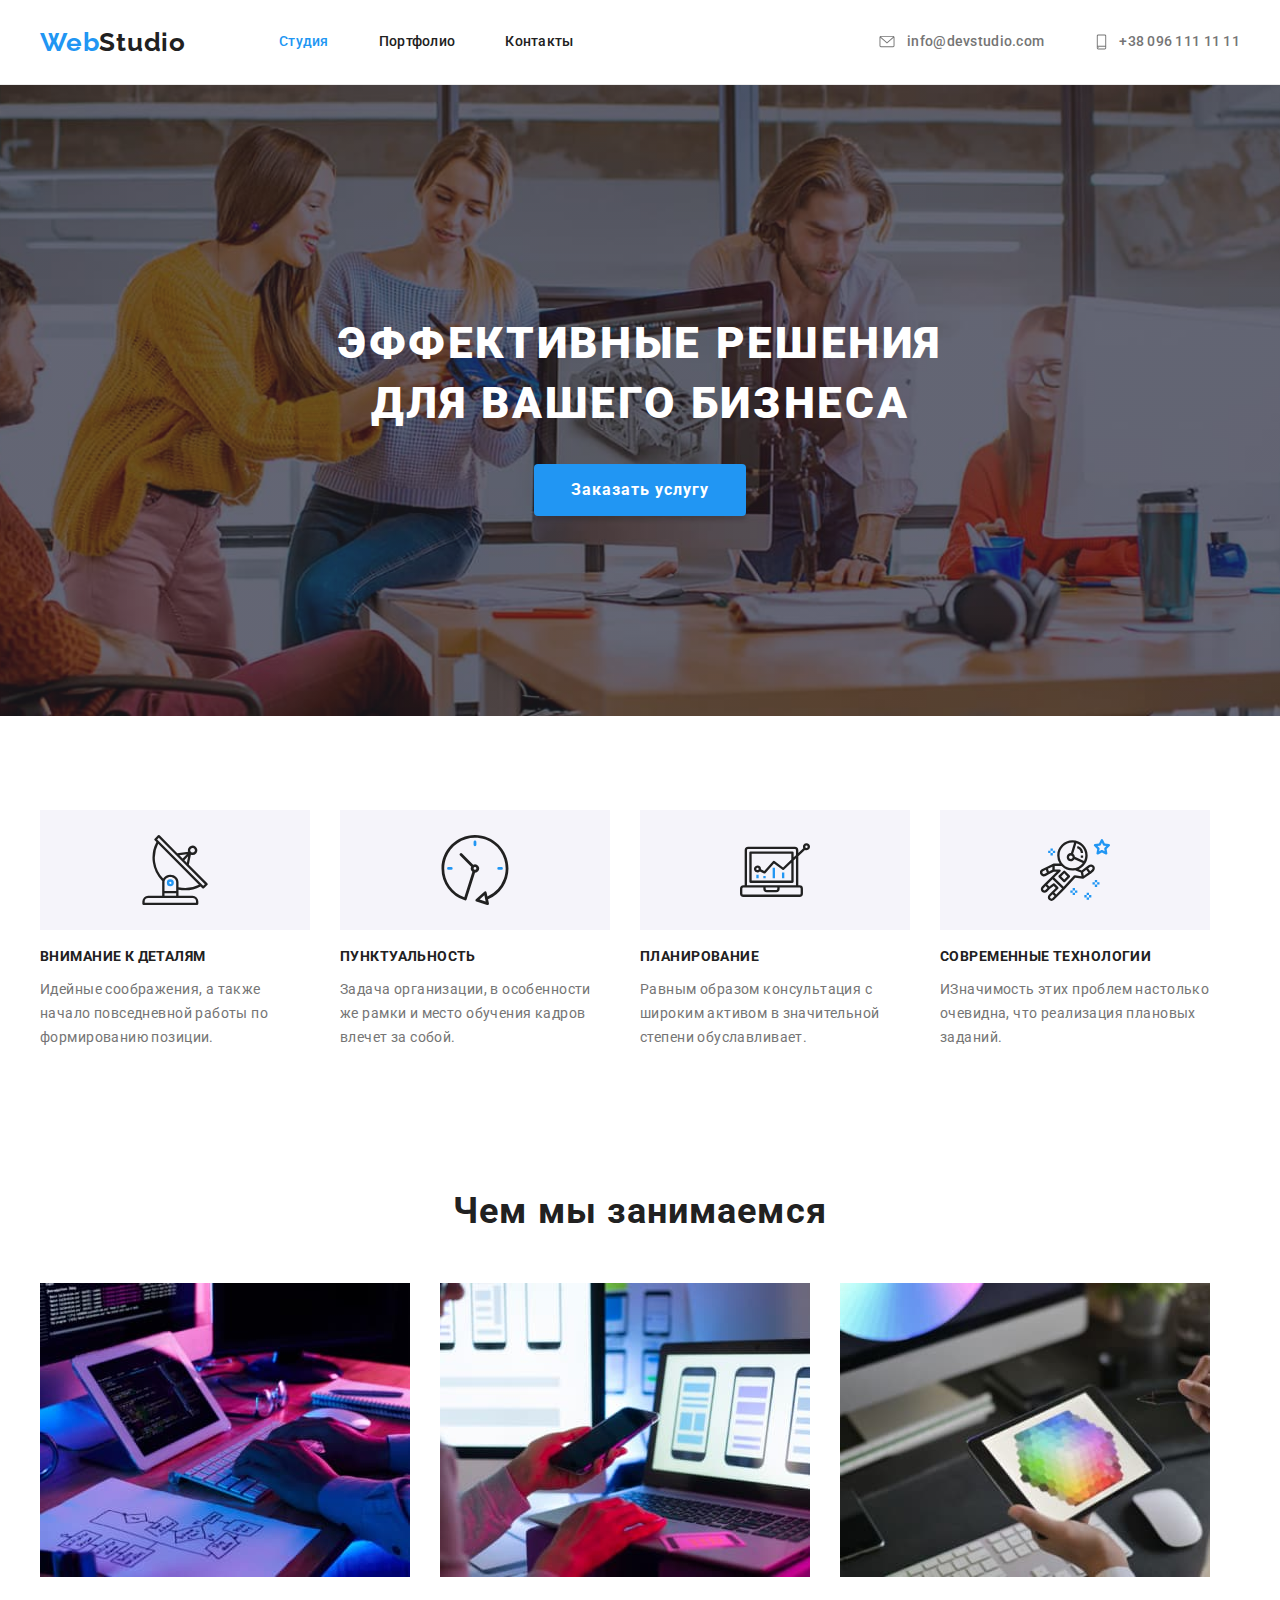
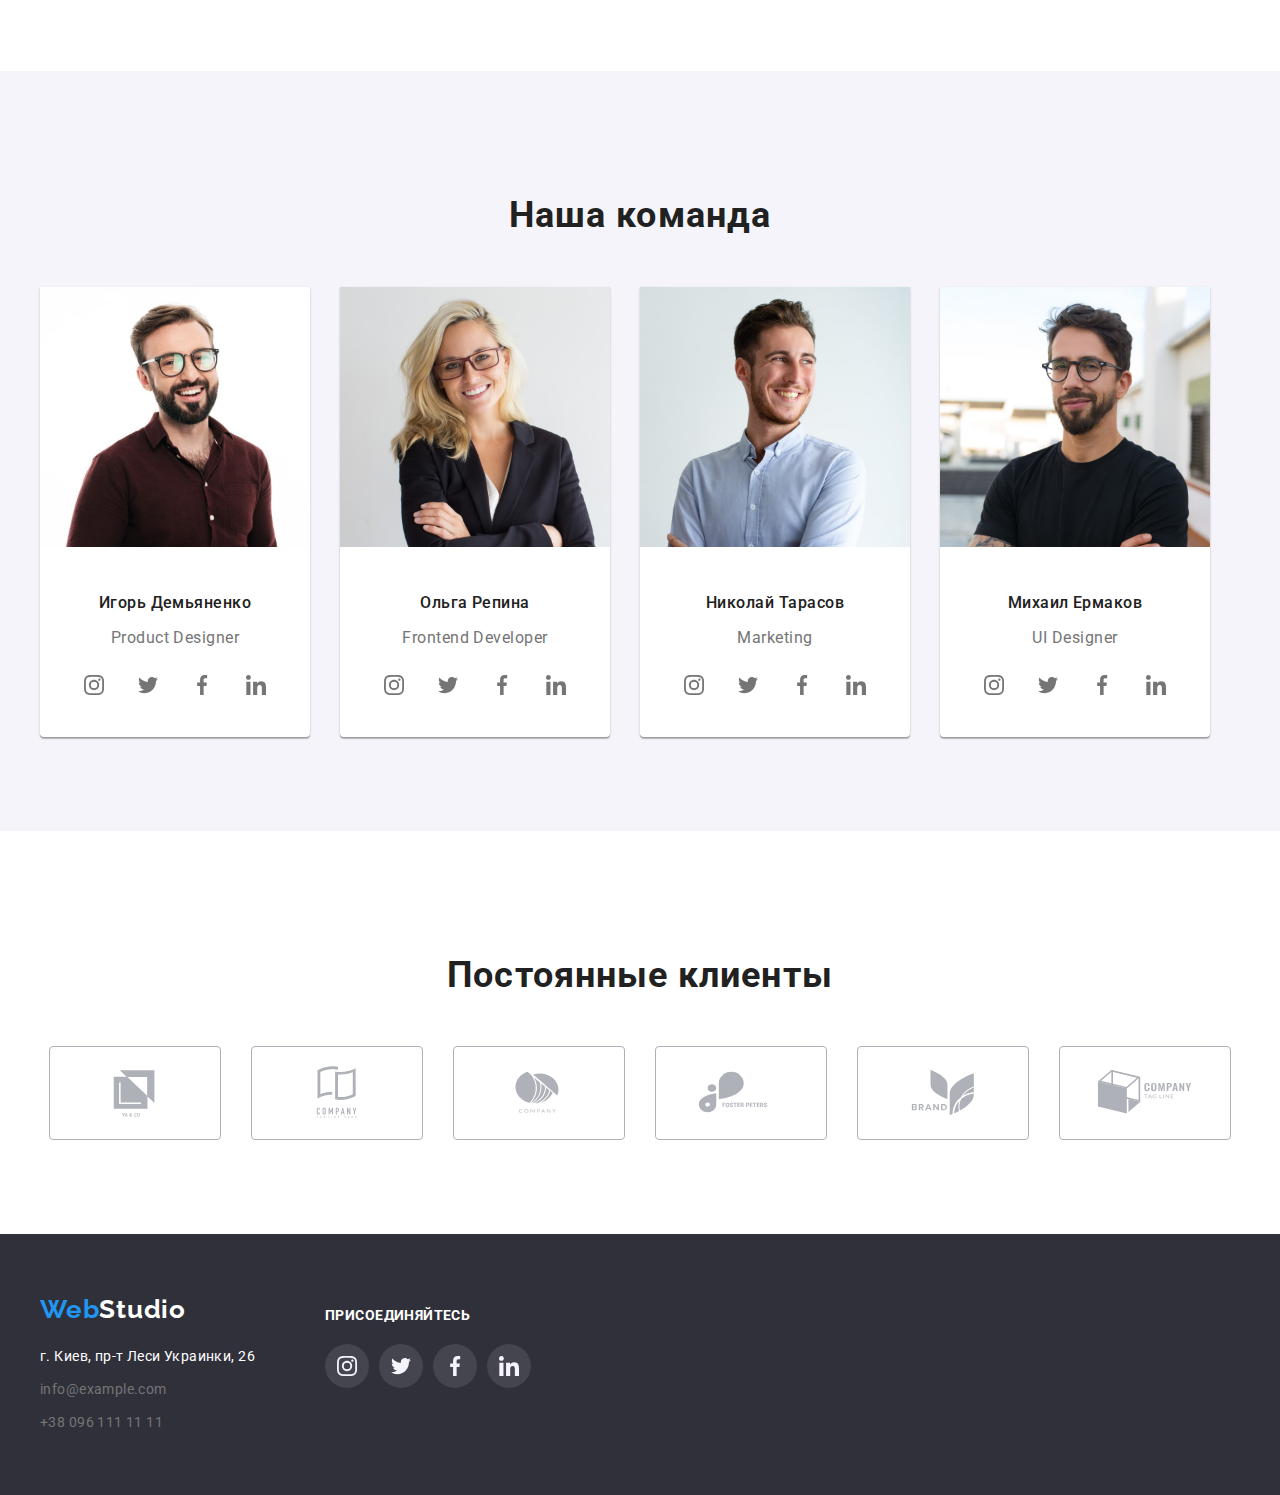
==== commit 194df0f7: "Update index.html" ====
--- a/index.html
+++ b/index.html
@@ -55,8 +55,8 @@
 							<svg
 								class="contacts-icon envelope"
 								aria-hidden="true"
-								width="16px"
-								height="12px"
+								width="20px"
+								height="15px"
 							>
 								<use href="./images/symbol-new.svg#icon-envelope"></use>
 							</svg>
@@ -68,8 +68,8 @@
 							<svg
 								class="contacts-icon smartphone"
 								aria-hidden="true"
-								width="10px"
-								height="16px"
+								width="15px"
+								height="20px"
 							>
 								<use href="./images/symbol-new.svg#icon-smartphone"></use></svg
 							>+38 096 111 11 11</a
--- a/css/styles.css
+++ b/css/styles.css
@@ -154,10 +154,7 @@
 	letter-spacing: 0.02em;
 	list-style: none;
 }
-.header-menu-link:hover {
-	color: var(--accent-color);
-}
-
+.header-menu-link:hover,
 .header-menu-link:focus {
 	color: var(--accent-color);
 }
@@ -267,9 +264,7 @@
 	background-color: #f5f4fa;
 	padding: 25px 100px;
 }
-/* .advantages-item {
-	background-color: red;
-} */
+
 .visually-hidden {
 	position: absolute;
 	width: 1px;
@@ -458,7 +453,6 @@
 	display: flex;
 
 	column-gap: 70px;
-	margin: 0;
 }
 .footer-addres {
 	font-family: "Roboto", sans-serif;
@@ -489,9 +483,7 @@
 	color: var(--primary-background-color);
 }
 
-.footer-list a:hover {
-	color: var(--accent-color);
-}
+.footer-list a:hover,
 .footer-list a:focus {
 	color: var(--accent-color);
 }
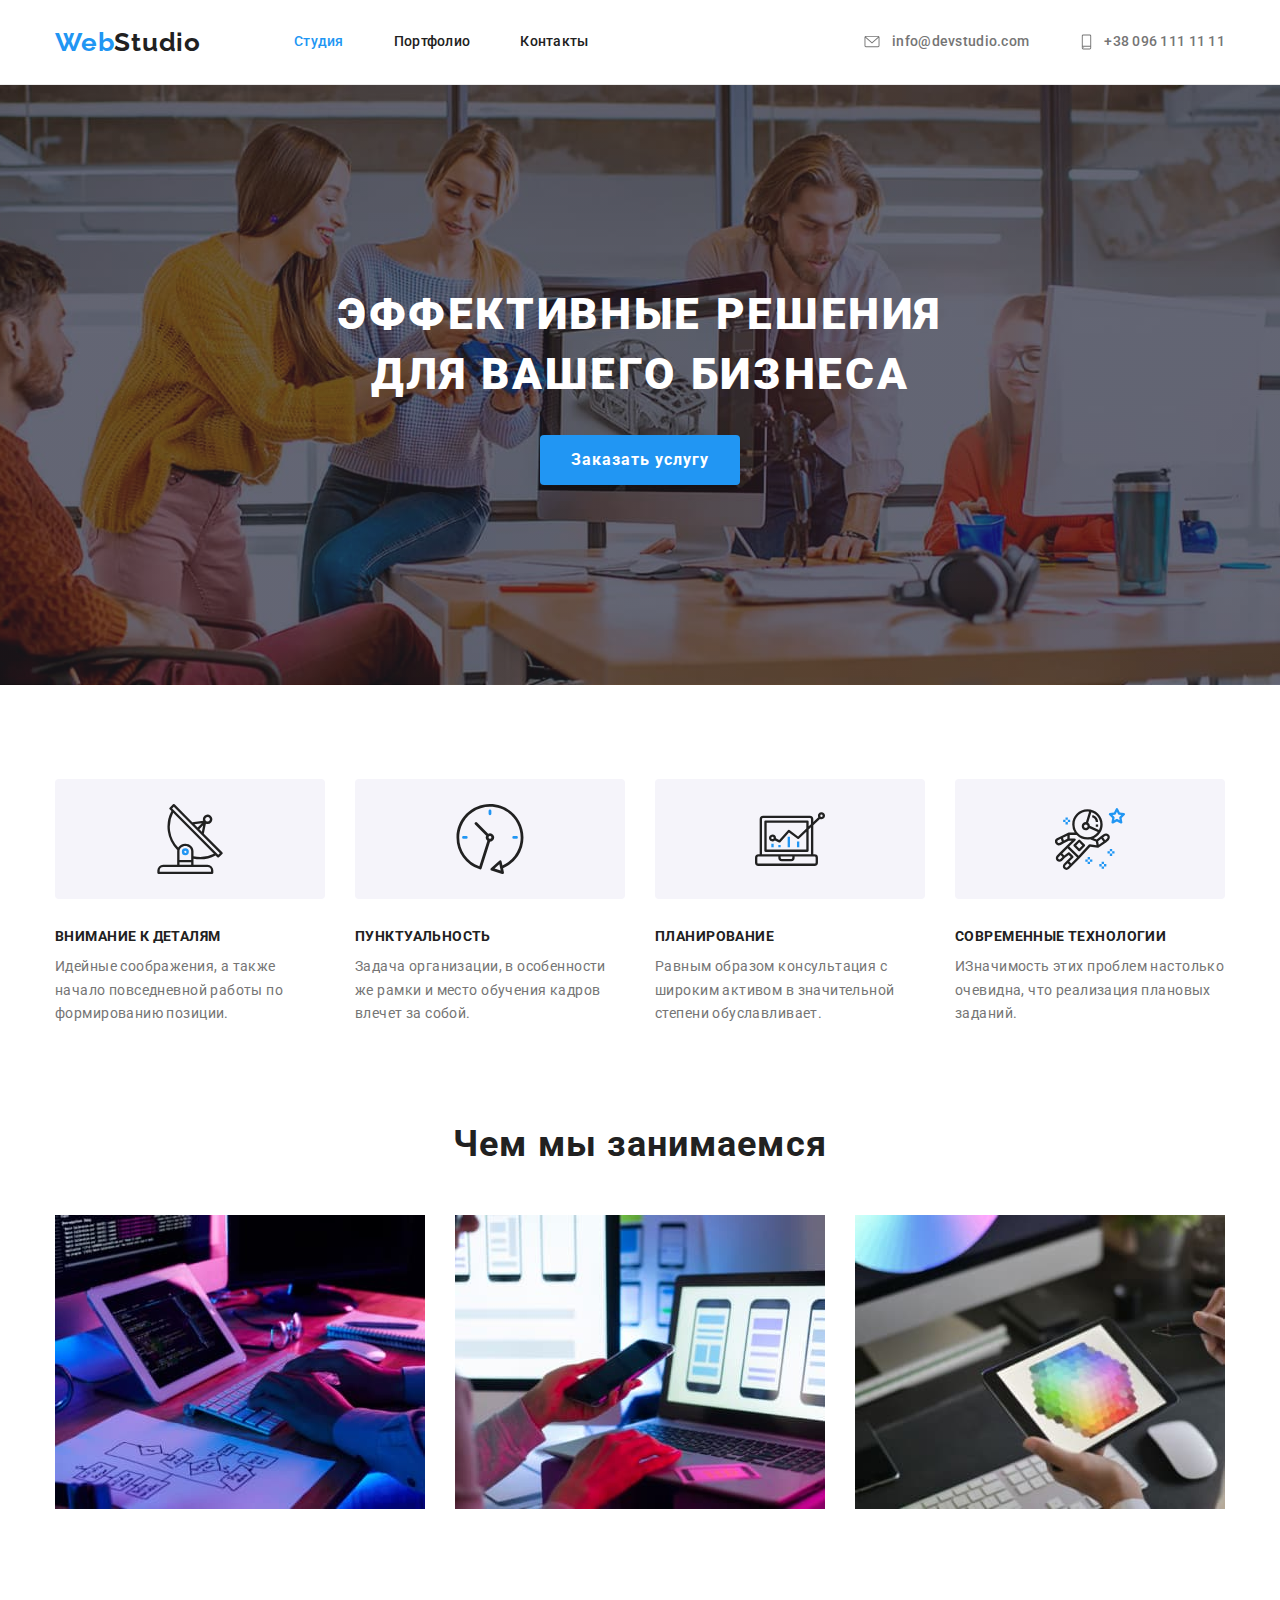
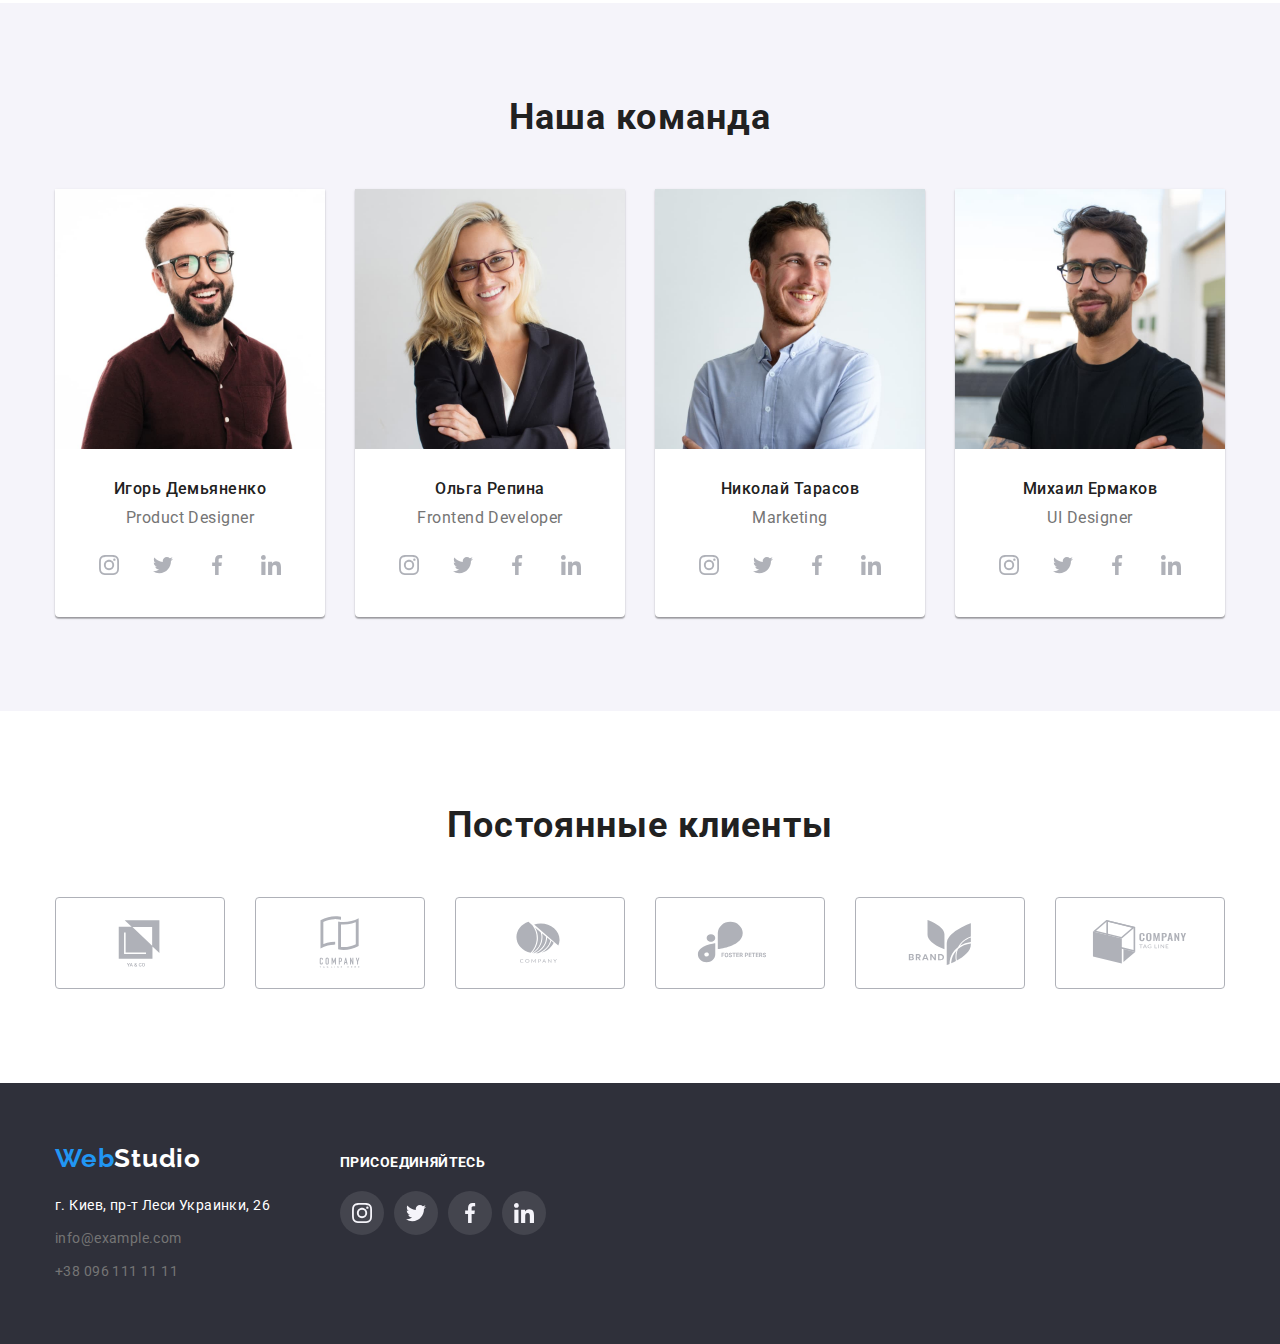
==== commit e63f00d6: "fix" ====
--- a/index.html
+++ b/index.html
@@ -58,7 +58,7 @@
 								width="20px"
 								height="15px"
 							>
-								<use href="./images/symbol-new.svg#icon-envelope"></use>
+								<use href="./images/icon.svg#icon-envelope"></use>
 							</svg>
 							info@devstudio.com
 						</a>
@@ -71,7 +71,7 @@
 								width="15px"
 								height="20px"
 							>
-								<use href="./images/symbol-new.svg#icon-smartphone"></use></svg
+								<use href="./images/icon.svg#icon-smartphone"></use></svg
 							>+38 096 111 11 11</a
 						>
 					</li>
@@ -96,9 +96,11 @@
 					<h2 class="advantages-title visually-hidden">Переваги</h2>
 					<ul class="advantages-list list">
 						<li class="advantages-item">
-							<svg class="advantages-icon" width="70px" height="70px">
-								<use href="./images/symbol-new.svg#icon-antenna"></use>
-							</svg>
+							<div class="advantages-wrapper">
+								<svg class="advantages-icon" width="70px" height="70px">
+									<use href="./images/icon.svg#icon-antenna"></use>
+								</svg>
+							</div>
 							<h3 class="advantages-subtitle">Внимание к деталям</h3>
 							<p class="advantages-text">
 								Идейные соображения, а также начало повседневной работы по
@@ -106,9 +108,11 @@
 							</p>
 						</li>
 						<li class="advantages-item">
-							<svg class="advantages-icon" width="70px" height="70px">
-								<use href="./images/symbol-new.svg#icon-clock"></use>
-							</svg>
+							<div class="advantages-wrapper">
+								<svg class="advantages-icon" width="70px" height="70px">
+									<use href="./images/icon.svg#icon-clock"></use>
+								</svg>
+							</div>
 							<h3 class="advantages-subtitle">Пунктуальность</h3>
 
 							<p class="advantages-text">
@@ -117,9 +121,11 @@
 							</p>
 						</li>
 						<li class="advantages-item">
-							<svg class="advantages-icon" width="70px" height="70px">
-								<use href="./images/symbol-new.svg#icon-diagram"></use>
-							</svg>
+							<div class="advantages-wrapper">
+								<svg class="advantages-icon" width="70px" height="70px">
+									<use href="./images/icon.svg#icon-diagram"></use>
+								</svg>
+							</div>
 							<h3 class="advantages-subtitle">Планирование</h3>
 							<p class="advantages-text">
 								Равным образом консультация с широким активом в значительной
@@ -127,9 +133,11 @@
 							</p>
 						</li>
 						<li class="advantages-item">
-							<svg class="advantages-icon" width="70px" height="70px">
-								<use href="./images/symbol-new.svg#icon-astronaut"></use>
-							</svg>
+							<div class="advantages-wrapper">
+								<svg class="advantages-icon" width="70px" height="70px">
+									<use href="./images/icon.svg#icon-astronaut"></use>
+								</svg>
+							</div>
 							<h3 class="advantages-subtitle">Современные технологии</h3>
 							<p class="advantages-text">
 								ИЗначимость этих проблем настолько очевидна, что реализация
@@ -170,61 +178,59 @@
 								<p class="team-list-name">Игорь Демьяненко</p>
 								<p class="team-list-job">Product Designer</p>
 
-								<ul class="social">
-									<li>
-										<a
-											href="#"
-											class="social-link"
-											aria-label="Instagram"
-											target="_blank"
-											rel="noopener noreferrer nofollow"
-										>
-											<svg class="social-icon" width="20px" height="20px">
-												<use
-													href="./images/symbol-new.svg#icon-instagram"
-												></use>
-											</svg>
-										</a>
-									</li>
-
-									<li>
-										<a
-											href="#"
-											class="social-link"
-											aria-label="Instagram"
-											target="_blank"
-											rel="noopener noreferrer nofollow"
-										>
-											<svg class="social-icon" width="20px" height="20px">
-												<use href="./images/symbol-new.svg#icon-twitter"></use>
-											</svg>
-										</a>
-									</li>
-
-									<li>
-										<a
-											href="#"
-											class="social-link"
-											aria-label="Instagram"
-											target="_blank"
-											rel="noopener noreferrer nofollow"
-										>
-											<svg class="social-icon" width="20px" height="20px">
-												<use href="./images/symbol-new.svg#icon-facebook"></use>
-											</svg>
-										</a>
-									</li>
-
-									<li>
-										<a
-											href="#"
-											class="social-link"
-											aria-label="Instagram"
-											target="_blank"
-											rel="noopener noreferrer nofollow"
-										>
-											<svg class="social-icon" width="20px" height="20px">
-												<use href="./images/symbol-new.svg#icon-linkedin"></use>
+								<ul class="social list">
+									<li>
+										<a
+											href="#"
+											class="social-link"
+											aria-label="Instagram"
+											target="_blank"
+											rel="noopener noreferrer nofollow"
+										>
+											<svg class="social-icon" width="20px" height="20px">
+												<use href="./images/icon.svg#icon-instagram"></use>
+											</svg>
+										</a>
+									</li>
+
+									<li>
+										<a
+											href="#"
+											class="social-link"
+											aria-label="Instagram"
+											target="_blank"
+											rel="noopener noreferrer nofollow"
+										>
+											<svg class="social-icon" width="20px" height="20px">
+												<use href="./images/icon.svg#icon-twitter"></use>
+											</svg>
+										</a>
+									</li>
+
+									<li>
+										<a
+											href="#"
+											class="social-link"
+											aria-label="Instagram"
+											target="_blank"
+											rel="noopener noreferrer nofollow"
+										>
+											<svg class="social-icon" width="20px" height="20px">
+												<use href="./images/icon.svg#icon-facebook"></use>
+											</svg>
+										</a>
+									</li>
+
+									<li>
+										<a
+											href="#"
+											class="social-link"
+											aria-label="Instagram"
+											target="_blank"
+											rel="noopener noreferrer nofollow"
+										>
+											<svg class="social-icon" width="20px" height="20px">
+												<use href="./images/icon.svg#icon-linkedin"></use>
 											</svg>
 										</a>
 									</li>
@@ -240,61 +246,59 @@
 							<div class="team-wrapper">
 								<p class="team-list-name">Ольга Репина</p>
 								<p class="team-list-job">Frontend Developer</p>
-								<ul class="social">
-									<li>
-										<a
-											href="#"
-											class="social-link"
-											aria-label="Instagram"
-											target="_blank"
-											rel="noopener noreferrer nofollow"
-										>
-											<svg class="social-icon" width="20px" height="20px">
-												<use
-													href="./images/symbol-new.svg#icon-instagram"
-												></use>
-											</svg>
-										</a>
-									</li>
-
-									<li>
-										<a
-											href="#"
-											class="social-link"
-											aria-label="Instagram"
-											target="_blank"
-											rel="noopener noreferrer nofollow"
-										>
-											<svg class="social-icon" width="20px" height="20px">
-												<use href="./images/symbol-new.svg#icon-twitter"></use>
-											</svg>
-										</a>
-									</li>
-
-									<li>
-										<a
-											href="#"
-											class="social-link"
-											aria-label="Instagram"
-											target="_blank"
-											rel="noopener noreferrer nofollow"
-										>
-											<svg class="social-icon" width="20px" height="20px">
-												<use href="./images/symbol-new.svg#icon-facebook"></use>
-											</svg>
-										</a>
-									</li>
-
-									<li>
-										<a
-											href="#"
-											class="social-link"
-											aria-label="Instagram"
-											target="_blank"
-											rel="noopener noreferrer nofollow"
-										>
-											<svg class="social-icon" width="20px" height="20px">
-												<use href="./images/symbol-new.svg#icon-linkedin"></use>
+								<ul class="social list">
+									<li>
+										<a
+											href="#"
+											class="social-link"
+											aria-label="Instagram"
+											target="_blank"
+											rel="noopener noreferrer nofollow"
+										>
+											<svg class="social-icon" width="20px" height="20px">
+												<use href="./images/icon.svg#icon-instagram"></use>
+											</svg>
+										</a>
+									</li>
+
+									<li>
+										<a
+											href="#"
+											class="social-link"
+											aria-label="Instagram"
+											target="_blank"
+											rel="noopener noreferrer nofollow"
+										>
+											<svg class="social-icon" width="20px" height="20px">
+												<use href="./images/icon.svg#icon-twitter"></use>
+											</svg>
+										</a>
+									</li>
+
+									<li>
+										<a
+											href="#"
+											class="social-link"
+											aria-label="Instagram"
+											target="_blank"
+											rel="noopener noreferrer nofollow"
+										>
+											<svg class="social-icon" width="20px" height="20px">
+												<use href="./images/icon.svg#icon-facebook"></use>
+											</svg>
+										</a>
+									</li>
+
+									<li>
+										<a
+											href="#"
+											class="social-link"
+											aria-label="Instagram"
+											target="_blank"
+											rel="noopener noreferrer nofollow"
+										>
+											<svg class="social-icon" width="20px" height="20px">
+												<use href="./images/icon.svg#icon-linkedin"></use>
 											</svg>
 										</a>
 									</li>
@@ -306,61 +310,59 @@
 							<div class="team-wrapper">
 								<p class="team-list-name">Николай Тарасов</p>
 								<p class="team-list-job">Marketing</p>
-								<ul class="social">
-									<li>
-										<a
-											href="#"
-											class="social-link"
-											aria-label="Instagram"
-											target="_blank"
-											rel="noopener noreferrer nofollow"
-										>
-											<svg class="social-icon" width="20px" height="20px">
-												<use
-													href="./images/symbol-new.svg#icon-instagram"
-												></use>
-											</svg>
-										</a>
-									</li>
-
-									<li>
-										<a
-											href="#"
-											class="social-link"
-											aria-label="Instagram"
-											target="_blank"
-											rel="noopener noreferrer nofollow"
-										>
-											<svg class="social-icon" width="20px" height="20px">
-												<use href="./images/symbol-new.svg#icon-twitter"></use>
-											</svg>
-										</a>
-									</li>
-
-									<li>
-										<a
-											href="#"
-											class="social-link"
-											aria-label="Instagram"
-											target="_blank"
-											rel="noopener noreferrer nofollow"
-										>
-											<svg class="social-icon" width="20px" height="20px">
-												<use href="./images/symbol-new.svg#icon-facebook"></use>
-											</svg>
-										</a>
-									</li>
-
-									<li>
-										<a
-											href="#"
-											class="social-link"
-											aria-label="Instagram"
-											target="_blank"
-											rel="noopener noreferrer nofollow"
-										>
-											<svg class="social-icon" width="20px" height="20px">
-												<use href="./images/symbol-new.svg#icon-linkedin"></use>
+								<ul class="social list">
+									<li>
+										<a
+											href="#"
+											class="social-link"
+											aria-label="Instagram"
+											target="_blank"
+											rel="noopener noreferrer nofollow"
+										>
+											<svg class="social-icon" width="20px" height="20px">
+												<use href="./images/icon.svg#icon-instagram"></use>
+											</svg>
+										</a>
+									</li>
+
+									<li>
+										<a
+											href="#"
+											class="social-link"
+											aria-label="Instagram"
+											target="_blank"
+											rel="noopener noreferrer nofollow"
+										>
+											<svg class="social-icon" width="20px" height="20px">
+												<use href="./images/icon.svg#icon-twitter"></use>
+											</svg>
+										</a>
+									</li>
+
+									<li>
+										<a
+											href="#"
+											class="social-link"
+											aria-label="Instagram"
+											target="_blank"
+											rel="noopener noreferrer nofollow"
+										>
+											<svg class="social-icon" width="20px" height="20px">
+												<use href="./images/icon.svg#icon-facebook"></use>
+											</svg>
+										</a>
+									</li>
+
+									<li>
+										<a
+											href="#"
+											class="social-link"
+											aria-label="Instagram"
+											target="_blank"
+											rel="noopener noreferrer nofollow"
+										>
+											<svg class="social-icon" width="20px" height="20px">
+												<use href="./images/icon.svg#icon-linkedin"></use>
 											</svg>
 										</a>
 									</li>
@@ -376,61 +378,59 @@
 							<div class="team-wrapper">
 								<p class="team-list-name">Михаил Ермаков</p>
 								<p class="team-list-job">UI Designer</p>
-								<ul class="social">
-									<li>
-										<a
-											href="#"
-											class="social-link"
-											aria-label="Instagram"
-											target="_blank"
-											rel="noopener noreferrer nofollow"
-										>
-											<svg class="social-icon" width="20px" height="20px">
-												<use
-													href="./images/symbol-new.svg#icon-instagram"
-												></use>
-											</svg>
-										</a>
-									</li>
-
-									<li>
-										<a
-											href="#"
-											class="social-link"
-											aria-label="Instagram"
-											target="_blank"
-											rel="noopener noreferrer nofollow"
-										>
-											<svg class="social-icon" width="20px" height="20px">
-												<use href="./images/symbol-new.svg#icon-twitter"></use>
-											</svg>
-										</a>
-									</li>
-
-									<li>
-										<a
-											href="#"
-											class="social-link"
-											aria-label="Instagram"
-											target="_blank"
-											rel="noopener noreferrer nofollow"
-										>
-											<svg class="social-icon" width="20px" height="20px">
-												<use href="./images/symbol-new.svg#icon-facebook"></use>
-											</svg>
-										</a>
-									</li>
-
-									<li>
-										<a
-											href="#"
-											class="social-link"
-											aria-label="Instagram"
-											target="_blank"
-											rel="noopener noreferrer nofollow"
-										>
-											<svg class="social-icon" width="20px" height="20px">
-												<use href="./images/symbol-new.svg#icon-linkedin"></use>
+								<ul class="social list">
+									<li>
+										<a
+											href="#"
+											class="social-link"
+											aria-label="Instagram"
+											target="_blank"
+											rel="noopener noreferrer nofollow"
+										>
+											<svg class="social-icon" width="20px" height="20px">
+												<use href="./images/icon.svg#icon-instagram"></use>
+											</svg>
+										</a>
+									</li>
+
+									<li>
+										<a
+											href="#"
+											class="social-link"
+											aria-label="Instagram"
+											target="_blank"
+											rel="noopener noreferrer nofollow"
+										>
+											<svg class="social-icon" width="20px" height="20px">
+												<use href="./images/icon.svg#icon-twitter"></use>
+											</svg>
+										</a>
+									</li>
+
+									<li>
+										<a
+											href="#"
+											class="social-link"
+											aria-label="Instagram"
+											target="_blank"
+											rel="noopener noreferrer nofollow"
+										>
+											<svg class="social-icon" width="20px" height="20px">
+												<use href="./images/icon.svg#icon-facebook"></use>
+											</svg>
+										</a>
+									</li>
+
+									<li>
+										<a
+											href="#"
+											class="social-link"
+											aria-label="Instagram"
+											target="_blank"
+											rel="noopener noreferrer nofollow"
+										>
+											<svg class="social-icon" width="20px" height="20px">
+												<use href="./images/icon.svg#icon-linkedin"></use>
 											</svg>
 										</a>
 									</li>
@@ -450,7 +450,7 @@
 						<li class="clients-item">
 							<a href="#" aria-label="YA & CO" class="clients-link">
 								<svg class="clients-icon" width="106px" height="60px">
-									<use href="./images/symbol-new.svg#icon-Logo"></use>
+									<use href="./images/icon.svg#icon-Logo"></use>
 								</svg>
 							</a>
 						</li>
@@ -458,7 +458,7 @@
 						<li class="clients-item">
 							<a href="#" aria-label="YA & CO" class="clients-link">
 								<svg class="clients-icon" width="106px" height="60px">
-									<use href="./images/symbol-new.svg#icon-Logo-1"></use>
+									<use href="./images/icon.svg#icon-Logo-1"></use>
 								</svg>
 							</a>
 						</li>
@@ -466,7 +466,7 @@
 						<li class="clients-item">
 							<a href="#" aria-label="YA & CO" class="clients-link">
 								<svg class="clients-icon" width="106px" height="60px">
-									<use href="./images/symbol-new.svg#icon-Logo-2"></use>
+									<use href="./images/icon.svg#icon-Logo-2"></use>
 								</svg>
 							</a>
 						</li>
@@ -474,7 +474,7 @@
 						<li class="clients-item">
 							<a href="#" aria-label="YA & CO" class="clients-link">
 								<svg class="clients-icon" width="106px" height="60px">
-									<use href="./images/symbol-new.svg#icon-Logo-3"></use>
+									<use href="./images/icon.svg#icon-Logo-3"></use>
 								</svg>
 							</a>
 						</li>
@@ -482,7 +482,7 @@
 						<li class="clients-item">
 							<a href="#" aria-label="YA & CO" class="clients-link">
 								<svg class="clients-icon" width="106px" height="60px">
-									<use href="./images/symbol-new.svg#icon-Logo-4"></use>
+									<use href="./images/icon.svg#icon-Logo-4"></use>
 								</svg>
 							</a>
 						</li>
@@ -490,7 +490,7 @@
 						<li class="clients-item">
 							<a href="#" aria-label="YA & CO" class="clients-link">
 								<svg class="clients-icon" width="106px" height="60px">
-									<use href="./images/symbol-new.svg#icon-Logo-5"></use>
+									<use href="./images/icon.svg#icon-Logo-5"></use>
 								</svg>
 							</a>
 						</li>
@@ -538,7 +538,7 @@
 						<li class="join-item">
 							<a href="#" class="join-link">
 								<svg class="join-icon" width="20px" height="20px">
-									<use href="./images/symbol-new.svg#icon-instagram"></use>
+									<use href="./images/icon.svg#icon-instagram"></use>
 								</svg>
 							</a>
 						</li>
@@ -546,7 +546,7 @@
 						<li class="join-item">
 							<a href="#" class="join-link">
 								<svg class="join-icon" width="20px" height="20px">
-									<use href="./images/symbol-new.svg#icon-twitter"></use>
+									<use href="./images/icon.svg#icon-twitter"></use>
 								</svg>
 							</a>
 						</li>
@@ -554,7 +554,7 @@
 						<li class="join-item">
 							<a href="#" class="join-link">
 								<svg class="join-icon" width="20px" height="20px">
-									<use href="./images/symbol-new.svg#icon-facebook"></use>
+									<use href="./images/icon.svg#icon-facebook"></use>
 								</svg>
 							</a>
 						</li>
@@ -562,7 +562,7 @@
 						<li class="join-item">
 							<a href="#" class="join-link">
 								<svg class="join-icon" width="20px" height="20px">
-									<use href="./images/symbol-new.svg#icon-linkedin"></use>
+									<use href="./images/icon.svg#icon-linkedin"></use>
 								</svg>
 							</a>
 						</li>
--- a/css/styles.css
+++ b/css/styles.css
@@ -1,19 +1,23 @@
+:root {
+	--primary-background-color: #ffffff;
+	--secondary-background-color: #f5f4fa;
+
+	--accent-color: #2196f3;
+
+	--title-color: #212121;
+	--text-color: #757575;
+}
+
+body {
+	font-family: "Roboto", sans-serif;
+}
+
 /* font-family: 'Raleway',
 sans-serif;
 
 font-family: 'Roboto',
 sans-serif; */
 
-* {
-	box-sizing: border-box;
-}
-
-*,
-*::after,
-*::before {
-	box-sizing: inherit;
-}
-*/
 /* Стили для обнуления верхних отступов у элементов */
 h1,
 h2,
@@ -47,28 +51,12 @@
 	font-style: normal;
 }
 
-:root {
-	--primary-background-color: #ffffff;
-	--secondary-background-color: #f5f4fa;
-
-	--accent-color: #2196f3;
-
-	--title-color: #212121;
-	--text-color: #757575;
-}
-
 .container {
 	margin-left: auto;
 	margin-right: auto;
 	max-width: 1200px;
 	padding-left: 15px;
 	padding-right: 15px;
-}
-
-body {
-	font-family: "Roboto", sans-serif;
-	font-style: normal;
-	margin: 0;
 }
 
 .section {
@@ -201,7 +189,7 @@
 			rgba(47, 48, 58, 0.4),
 			rgba(47, 48, 58, 0.4)
 		),
-		url(../images/Img.jpeg);
+		url(../images/hero.jpeg);
 	max-width: 1600px;
 
 	margin-left: auto;
@@ -250,6 +238,16 @@
 }
 
 /* Advantages */
+.advantages-wrapper {
+	display: flex;
+	align-items: center;
+	justify-content: center;
+	background: #f5f4fa;
+	border-radius: 4px;
+	width: 270px;
+	height: 120px;
+	margin-bottom: 30px;
+}
 
 .advantages-list {
 	display: flex;
@@ -258,11 +256,6 @@
 }
 .advantages-item:not(:last-child) {
 	margin-right: 30px;
-}
-
-.advantages-icon {
-	background-color: #f5f4fa;
-	padding: 25px 100px;
 }
 
 .visually-hidden {
@@ -376,18 +369,16 @@
 	text-align: center;
 	letter-spacing: 0.03em;
 	color: #757575;
+	margin-bottom: 16px;
 }
 
 .social {
-	margin: 0;
-	padding: 0;
-	list-style: none;
 	display: flex;
 	justify-content: center;
 	column-gap: 10px;
 }
 .social-icon {
-	fill: var(--text-color);
+	fill: #afb1b8;
 }
 
 .social-link {
@@ -396,12 +387,11 @@
 	align-items: center;
 	width: 44px;
 	height: 44px;
-	border-radius: 100%;
+	border-radius: 50%;
 }
 .social-link:hover,
 .social-link:focus {
 	background-color: #2196f3;
-	border-radius: 50%;
 }
 .social-link:hover .social-icon,
 .social-link:focus .social-icon {
@@ -417,30 +407,27 @@
 	column-gap: 30px;
 	list-style: none;
 }
-.clients-item {
+
+.clients-link {
+	display: flex;
+	justify-content: center;
+	align-items: center;
 	border: 1px solid #afb1b8;
 	border-radius: 4px;
-}
-
-.clients-icon {
-	padding: 16px 32px;
-}
-
-.clients-link {
-	display: flex;
-	justify-content: center;
-	align-items: center;
+	width: 170px;
+	height: 92px;
 }
 .clients-icon {
 	fill: #afb1b8;
 }
-.clients-icon:hover,
-.clients-icon:focus {
+.clients-link:hover .clients-icon,
+.clients-link:focus .clients-icon {
 	fill: var(--accent-color);
-}
-
-.clients-item:hover,
-.clients-item:focus {
+	border-color: var(--accent-color);
+}
+
+.clients-link:hover,
+.clients-link:focus {
 	border-color: var(--accent-color);
 }
 /* Footer  */
@@ -451,7 +438,7 @@
 }
 .footer-container {
 	display: flex;
-
+	align-items: baseline;
 	column-gap: 70px;
 }
 .footer-addres {
@@ -503,9 +490,7 @@
 	color: #ffffff;
 	margin-bottom: 20px;
 }
-.footer-container {
-	max-width: 1200px;
-}
+
 .join {
 	display: block;
 }
@@ -596,8 +581,7 @@
 	cursor: pointer;
 }
 
-.portfolio-item:hover,
-.portfolio-item:focus {
+.portfolio-item:hover {
 	box-shadow: 0px 1px 1px rgba(0, 0, 0, 0.12), 0px 4px 4px rgba(0, 0, 0, 0.06),
 		1px 4px 6px rgba(0, 0, 0, 0.16);
 }
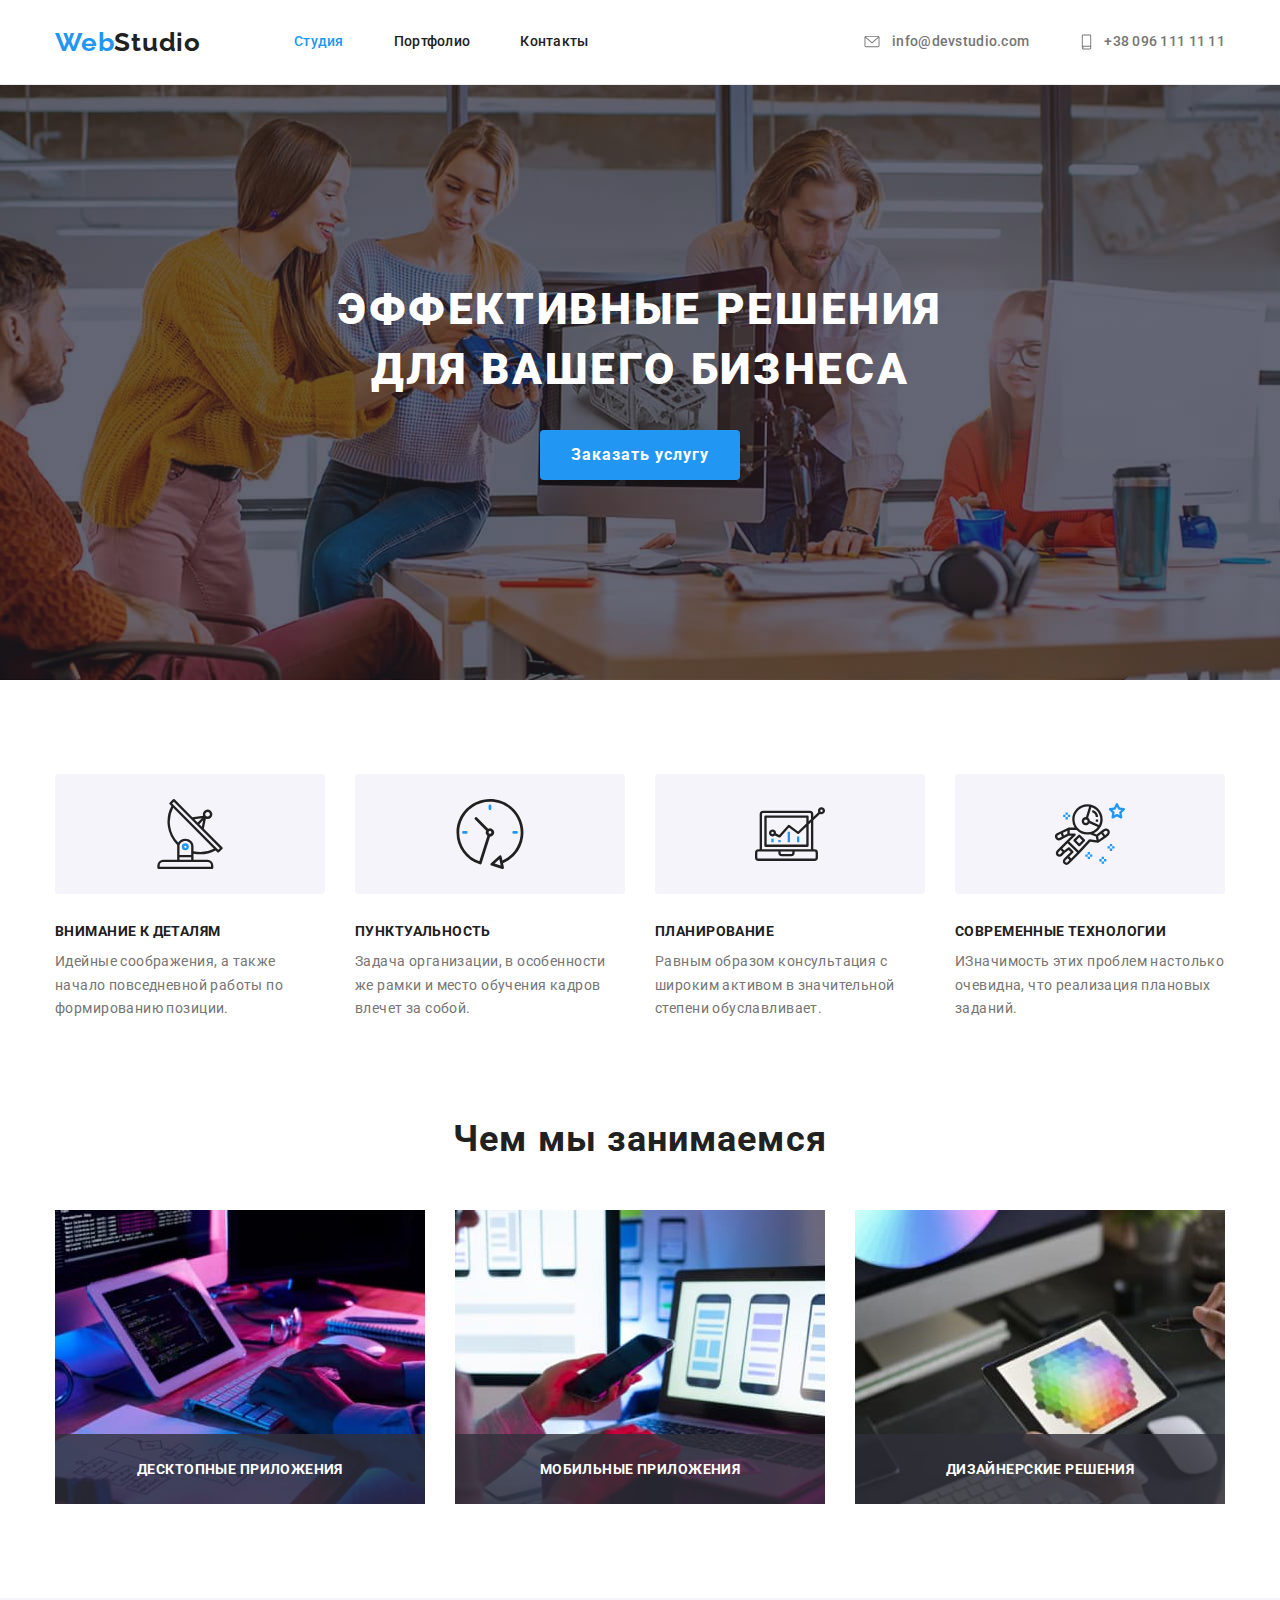
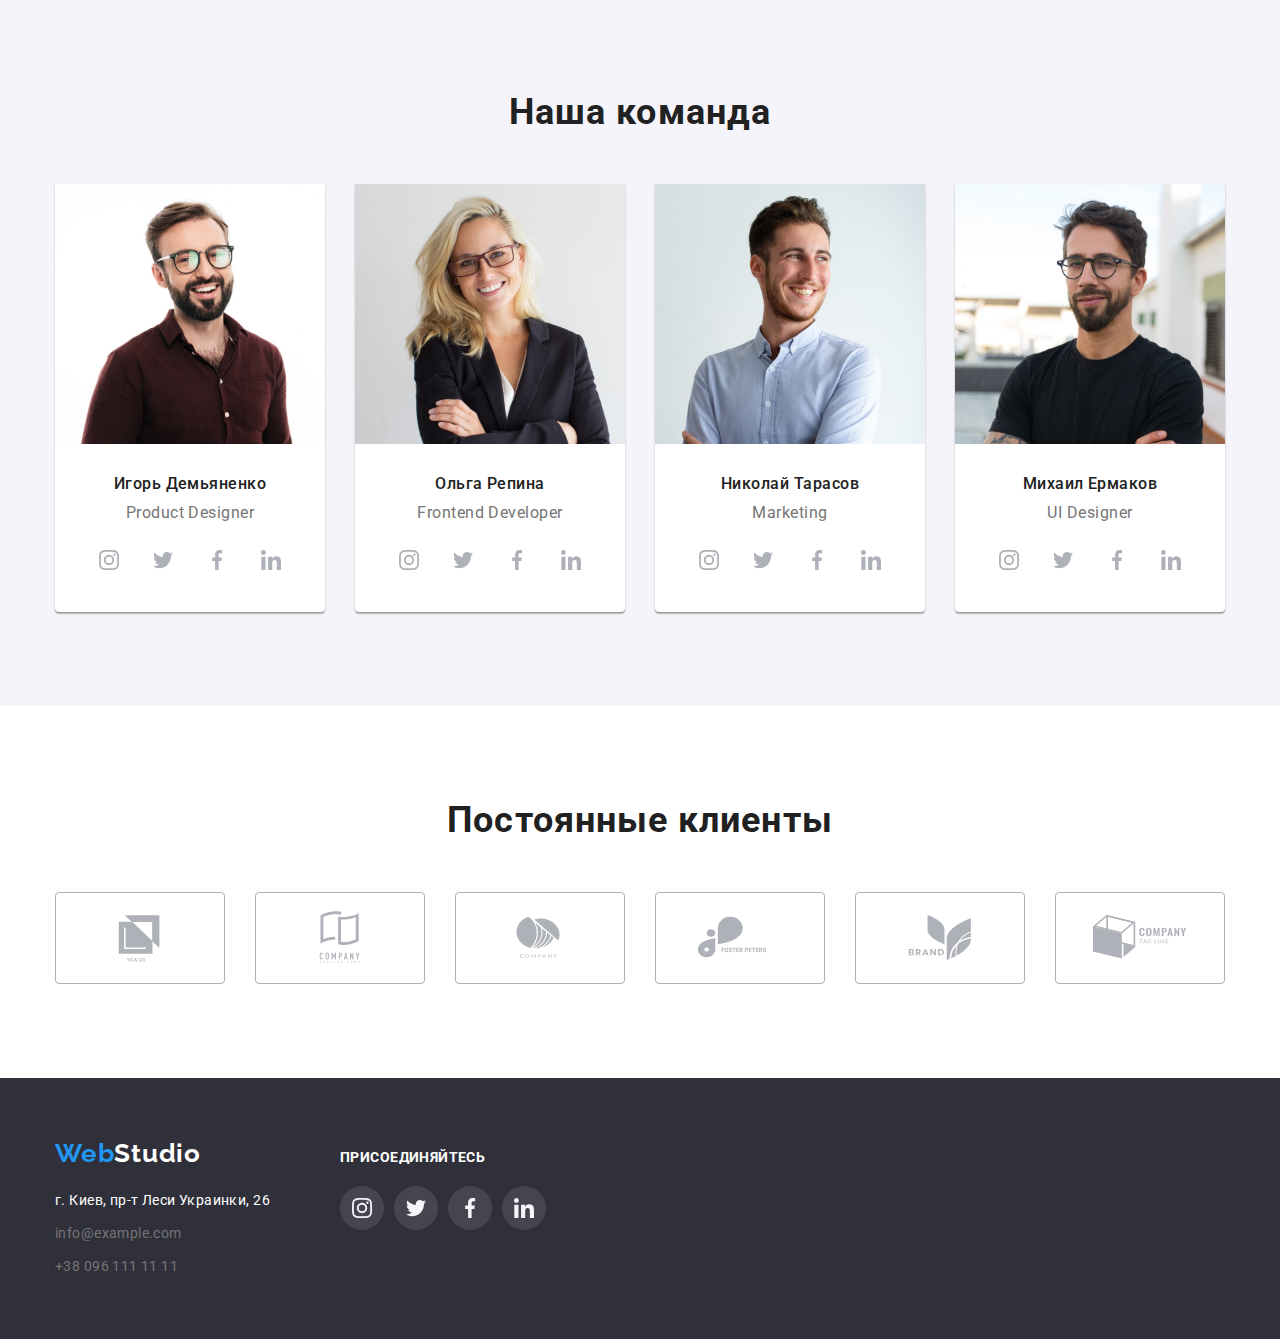
==== commit 6482c291: "fix" ====
--- a/index.html
+++ b/index.html
@@ -154,13 +154,22 @@
 					<h2 class="wwd-title title">Чем мы занимаемся</h2>
 					<ul class="wwd-list list">
 						<li class="wwd-item">
-							<img src="./images/box1.jpeg" alt="coding" width="370" />
+							<img src="./images/box1.jpeg" alt="coding" width="370px" />
+							<div class="text-box">
+								<p class="wwd-subtitle">Десктопные приложения</p>
+							</div>
 						</li>
 						<li class="wwd-item">
-							<img src="./images/box2.jpeg" alt="mobile app" width="370" />
+							<img src="./images/box2.jpeg" alt="mobile app" width="370px" />
+							<div class="text-box">
+								<p class="wwd-subtitle">Мобильные приложения</p>
+							</div>
 						</li>
 						<li class="wwd-item">
-							<img src="./images/box3.jpeg" alt="color pick" width="370" />
+							<img src="./images/box3.jpeg" alt="color pick" width="370px" />
+							<div class="text-box">
+								<p class="wwd-subtitle">Дизайнерские решения</p>
+							</div>
 						</li>
 					</ul>
 				</div>
--- a/css/styles.css
+++ b/css/styles.css
@@ -12,6 +12,10 @@
 	font-family: "Roboto", sans-serif;
 }
 
+main {
+	margin-top: 80px; /* Отступ сверху */
+	display: block; /* Для IE */
+}
 /* font-family: 'Raleway',
 sans-serif;
 
@@ -67,6 +71,12 @@
 /* Header  */
 .header {
 	border-bottom: 1px solid #ececec;
+	position: fixed;
+	z-index: 1;
+	top: 0;
+	left: 0;
+	width: 100%;
+	background-color: #fff;
 }
 .header-main {
 	display: flex;
@@ -314,12 +324,43 @@
 	display: flex;
 	flex-wrap: wrap;
 	/* margin-top: 50px; */
+	position: relative;
 }
 
 .wwd-item:not(:last-child) {
 	margin-right: 30px;
 }
-
+/* .wwd-item::before {
+	position: absolute;
+	content: "";
+	background: rgba(47, 48, 58, 0.8);
+
+	width: 370px;
+	height: 70px;
+	top: 224px;
+} */
+.wwd-subtitle {
+	font-weight: 700;
+	font-size: 14px;
+	line-height: 16px;
+	text-align: center;
+	letter-spacing: 0.03em;
+	text-transform: uppercase;
+
+	color: #ffffff;
+}
+
+.text-box {
+	position: absolute;
+	display: flex;
+	background: rgba(47, 48, 58, 0.8);
+
+	width: 370px;
+	height: 70px;
+	align-items: center;
+	justify-content: center;
+	bottom: 0;
+}
 /* Team */
 
 .team {
@@ -579,8 +620,13 @@
 
 	background: #ffffff;
 	cursor: pointer;
-}
-
+
+	position: relative;
+	overflow: hidden;
+}
+
+.animation {
+}
 .portfolio-item:hover {
 	box-shadow: 0px 1px 1px rgba(0, 0, 0, 0.12), 0px 4px 4px rgba(0, 0, 0, 0.06),
 		1px 4px 6px rgba(0, 0, 0, 0.16);
@@ -611,3 +657,36 @@
 
 	margin-top: 4px;
 }
+
+.portfolio-overlay {
+	position: absolute;
+	top: 0;
+	bottom: 0;
+	width: 100%;
+	height: 294px;
+	background: rgba(33, 150, 243, 0.9);
+
+	transform: translatey(100%);
+	transition: transform 250ms ease;
+}
+
+.portfolio-item:hover .portfolio-overlay {
+	transform: translatey(0);
+}
+.overlay > p {
+	color: #fff;
+	padding: 10px;
+	margin: 0;
+	font-size: 18px;
+}
+.hover-text {
+	font-size: 18px;
+	line-height: 1.5;
+	/* or 156% */
+
+	letter-spacing: 0.03em;
+
+	color: #ffffff;
+
+	padding: 63px 24px;
+}
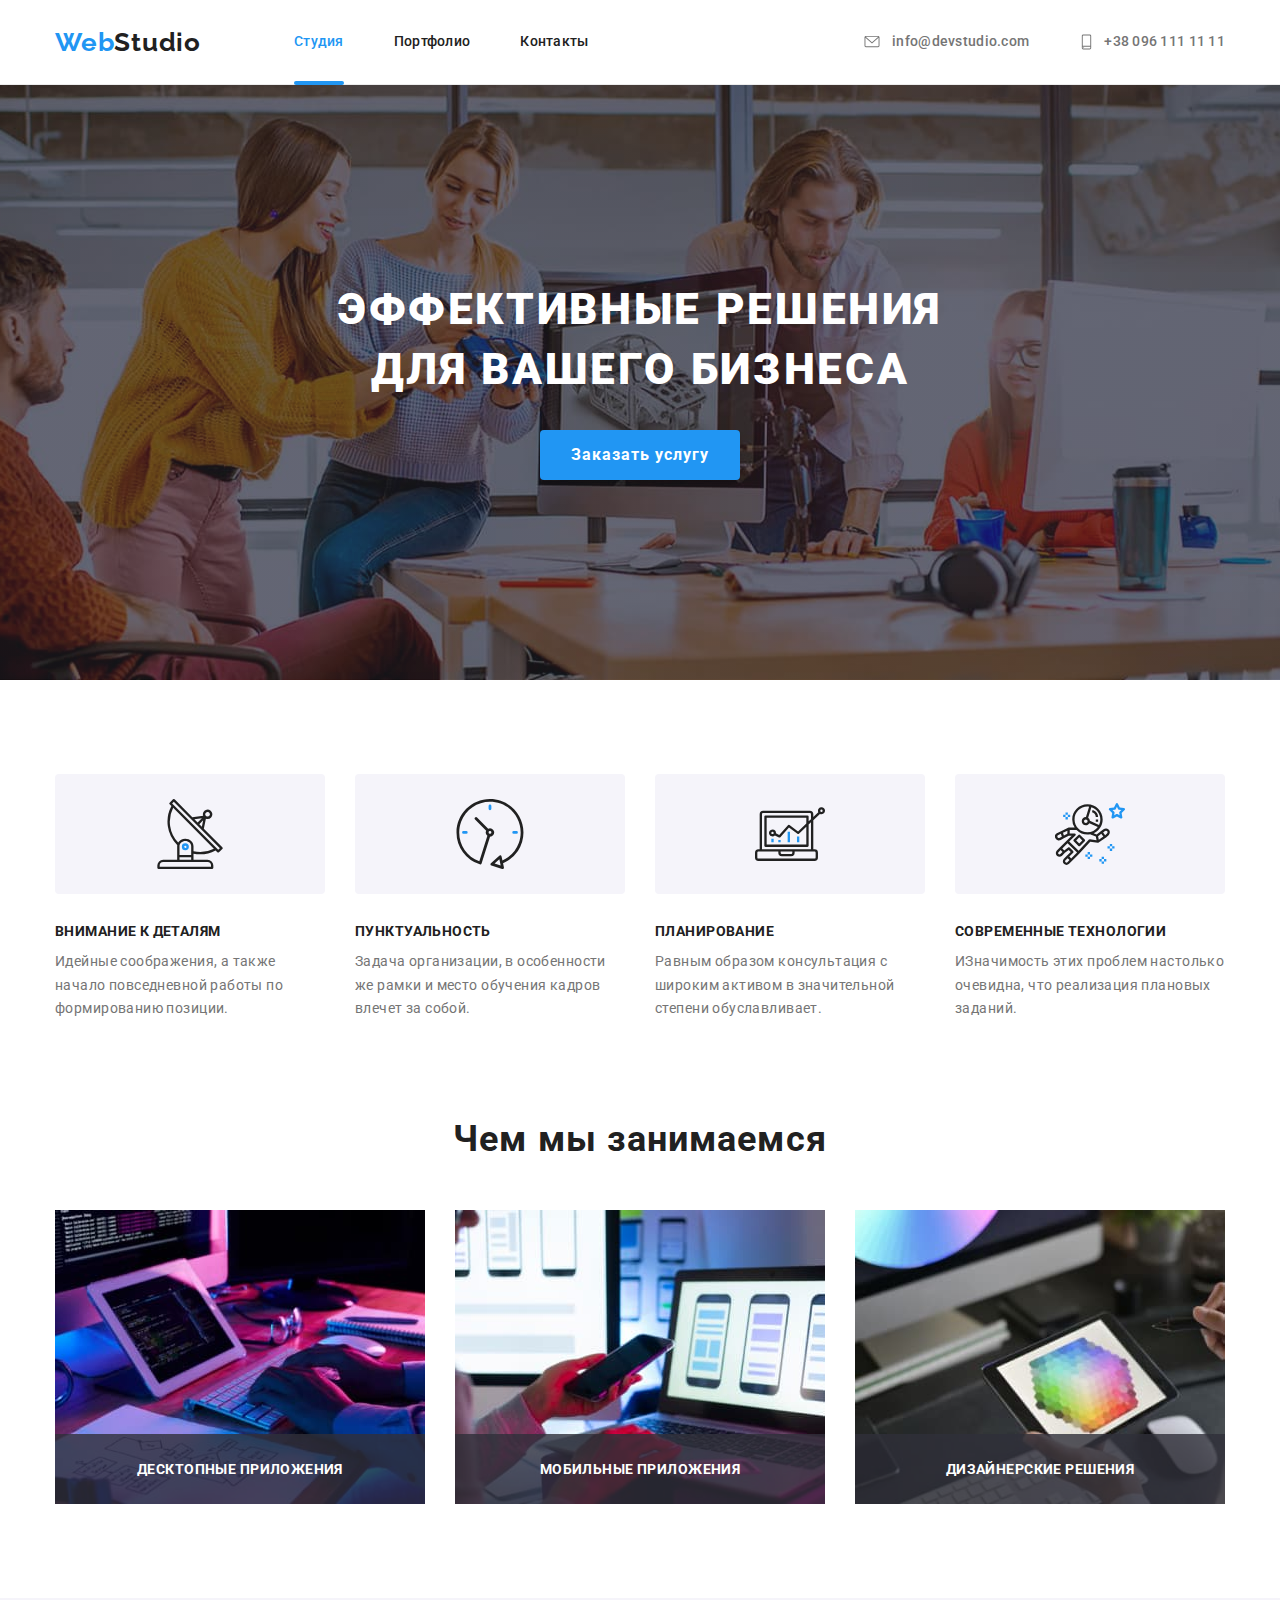
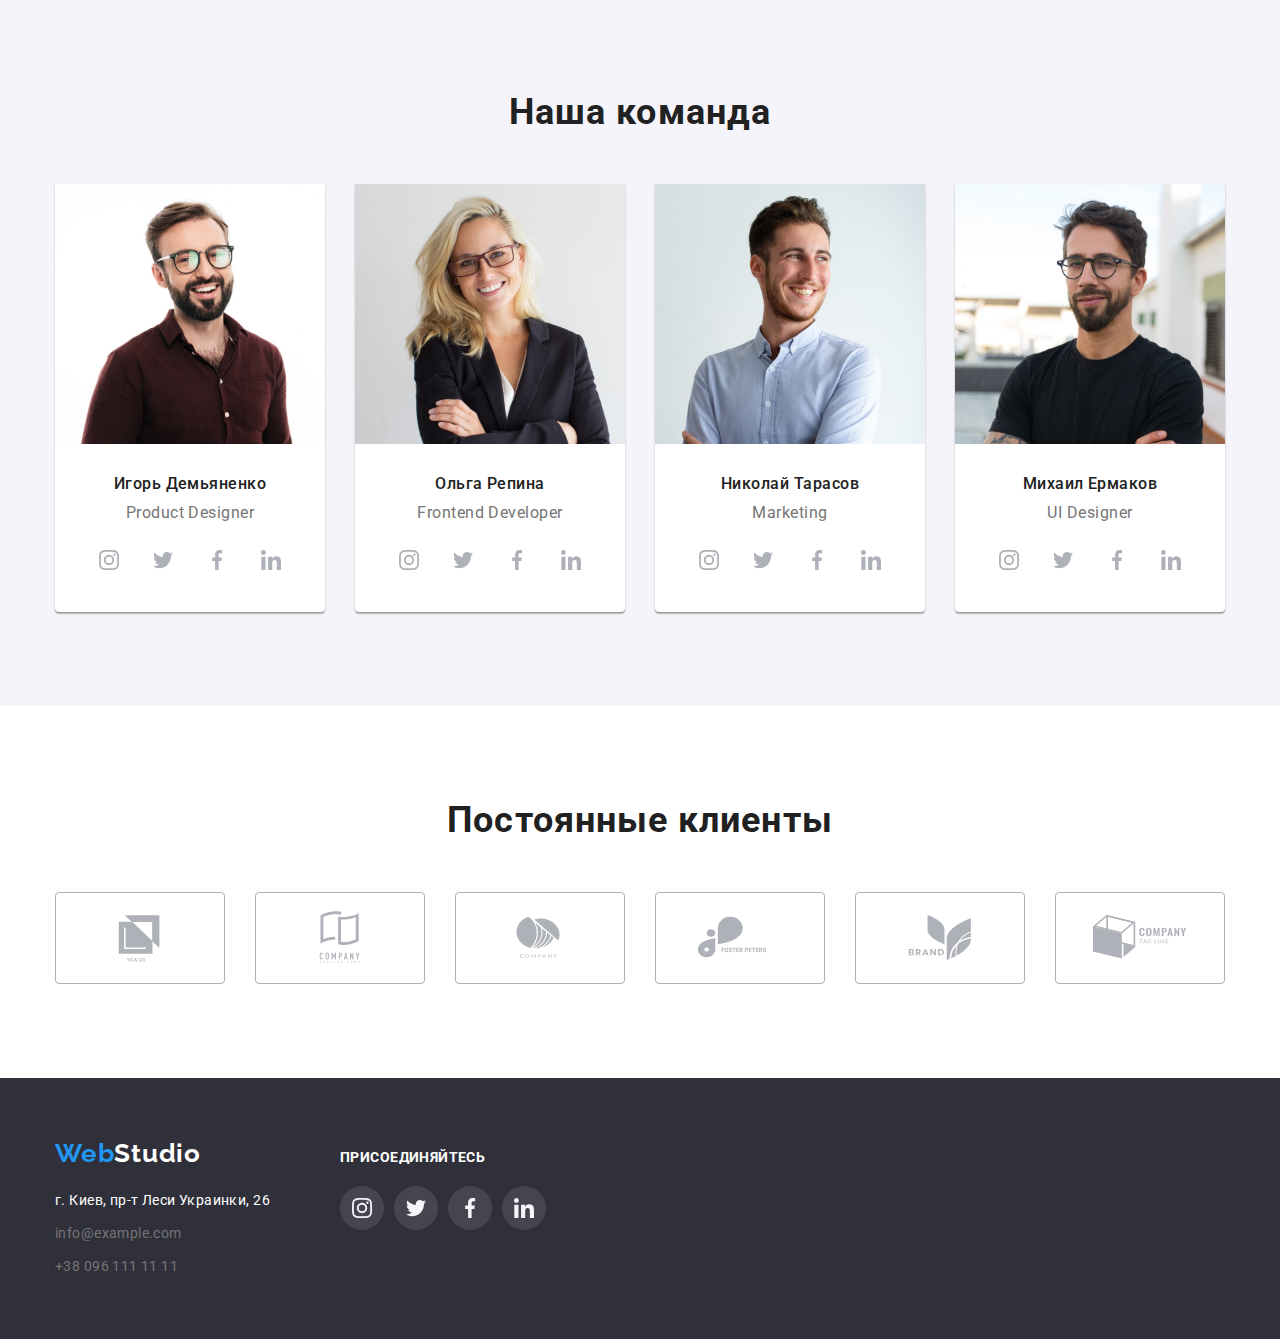
==== commit 606b6583: "11" ====
--- a/index.html
+++ b/index.html
@@ -86,7 +86,9 @@
 						Эффективные решения<br />
 						для вашего бизнеса
 					</h1>
-					<button type="button" class="hero-btn">Заказать услугу</button>
+					<button type="button" class="hero-btn" data-modal-open>
+						Заказать услугу
+					</button>
 				</div>
 			</section>
 
@@ -579,5 +581,17 @@
 				</div>
 			</div>
 		</footer>
+
+		<div class="backdrop is-hidden" data-modal>
+			<div class="modal">
+				<button class="btn-modal-close" data-modal-close>
+					<svg>
+						<use href="./images/icon.svg#icon-Vector"></use>
+					</svg>
+				</button>
+			</div>
+		</div>
+
+		<script src="./js/modal.js"></script>
 	</body>
 </html>
--- a/css/styles.css
+++ b/css/styles.css
@@ -10,12 +10,9 @@
 
 body {
 	font-family: "Roboto", sans-serif;
-}
-
-main {
-	margin-top: 80px; /* Отступ сверху */
-	display: block; /* Для IE */
-}
+	padding-top: 80px;
+}
+
 /* font-family: 'Raleway',
 sans-serif;
 
@@ -190,6 +187,26 @@
 	fill: var(--accent-color);
 }
 
+/* подчеркивание раздела меню */
+
+.header-menu-item {
+	position: relative;
+}
+.header-menu-link::after {
+	content: "";
+	position: absolute;
+	bottom: -3px;
+	left: 0px;
+	right: 0px;
+	width: 100%;
+	height: 4px;
+	background: #2196f3;
+	opacity: 0;
+	border-radius: 2px;
+}
+.header-menu-link.curent::after {
+	opacity: 1;
+}
 /* Hero section  */
 .hero {
 	padding: 200px 0;
@@ -625,8 +642,6 @@
 	overflow: hidden;
 }
 
-.animation {
-}
 .portfolio-item:hover {
 	box-shadow: 0px 1px 1px rgba(0, 0, 0, 0.12), 0px 4px 4px rgba(0, 0, 0, 0.06),
 		1px 4px 6px rgba(0, 0, 0, 0.16);
@@ -650,43 +665,102 @@
 
 .portfolio-text {
 	font-size: 16px;
-	line-height: 1.88;
-
-	letter-spacing: 0.03em;
-	color: #757575;
-
-	margin-top: 4px;
-}
-
-.portfolio-overlay {
+	line-height: 1.87;
+	letter-spacing: 0.03em;
+	color: var(--text-color);
+}
+
+/* АНИМАЦИя */
+
+.portfolio-item-wrapp {
+	position: relative;
+	overflow: hidden;
+}
+.portfolio-hover-text {
 	position: absolute;
-	top: 0;
-	bottom: 0;
+	top: 0px;
+	left: 0px;
 	width: 100%;
-	height: 294px;
+	height: 100%;
+	overflow: auto;
 	background: rgba(33, 150, 243, 0.9);
-
-	transform: translatey(100%);
-	transition: transform 250ms ease;
-}
-
-.portfolio-item:hover .portfolio-overlay {
-	transform: translatey(0);
-}
-.overlay > p {
-	color: #fff;
-	padding: 10px;
-	margin: 0;
-	font-size: 18px;
-}
-.hover-text {
+	padding: 24px;
 	font-size: 18px;
 	line-height: 1.5;
-	/* or 156% */
-
-	letter-spacing: 0.03em;
-
-	color: #ffffff;
-
-	padding: 63px 24px;
-}
+	letter-spacing: 0.03em;
+	color: var(--primary-background-color);
+	display: flex;
+	align-items: center;
+	transition: transform 250ms cubic-bezier(0.4, 0, 0.2, 1);
+	transform: translateY(100%);
+}
+
+.portfolio-item-link {
+	width: 100%;
+	transition: box-shadow 250ms cubic-bezier(0.4, 0, 0.2, 1);
+	text-decoration: none;
+}
+
+.portfolio-item-link:hover .portfolio-hover-text,
+.portfolio-item-link:focus .portfolio-hover-text {
+	transform: translateY(0px);
+}
+
+/* Modal  */
+.backdrop {
+	position: fixed;
+	z-index: 2;
+	top: 0;
+	left: 0;
+	width: 100%;
+	height: 100%;
+	opacity: 0;
+	background-color: rgba(0, 0, 0, 0.2);
+}
+
+.backdrop.is-hidden {
+	opacity: 0;
+	pointer-events: none;
+}
+
+.modal {
+	position: absolute;
+	top: 50%;
+	left: 50%;
+	transform: translate(-50%, -50%);
+
+	min-height: 581px;
+	min-width: 528px;
+
+	background-color: var(--primary-background-color);
+	box-shadow: 0px 1px 3px rgba(0, 0, 0, 0.12), 0px 1px 1px rgba(0, 0, 0, 0.14),
+		0px 2px 1px rgba(0, 0, 0, 0.2);
+	border-radius: 4px;
+}
+
+.btn-modal-close {
+	position: absolute;
+	top: 8px;
+	right: 8px;
+	background: #ffffff;
+	border: 1px solid rgba(0, 0, 0, 0.1);
+
+	width: 30px;
+	height: 30px;
+	display: flex;
+	justify-content: center;
+	border-radius: 50%;
+	align-items: center;
+	cursor: pointer;
+	color: var(--title-color);
+}
+
+.btn-modal-close svg {
+	width: 11px;
+	height: 11px;
+	fill: currentColor;
+}
+
+.btn-modal-close:hover svg {
+	fill: var(--accent-color);
+}
